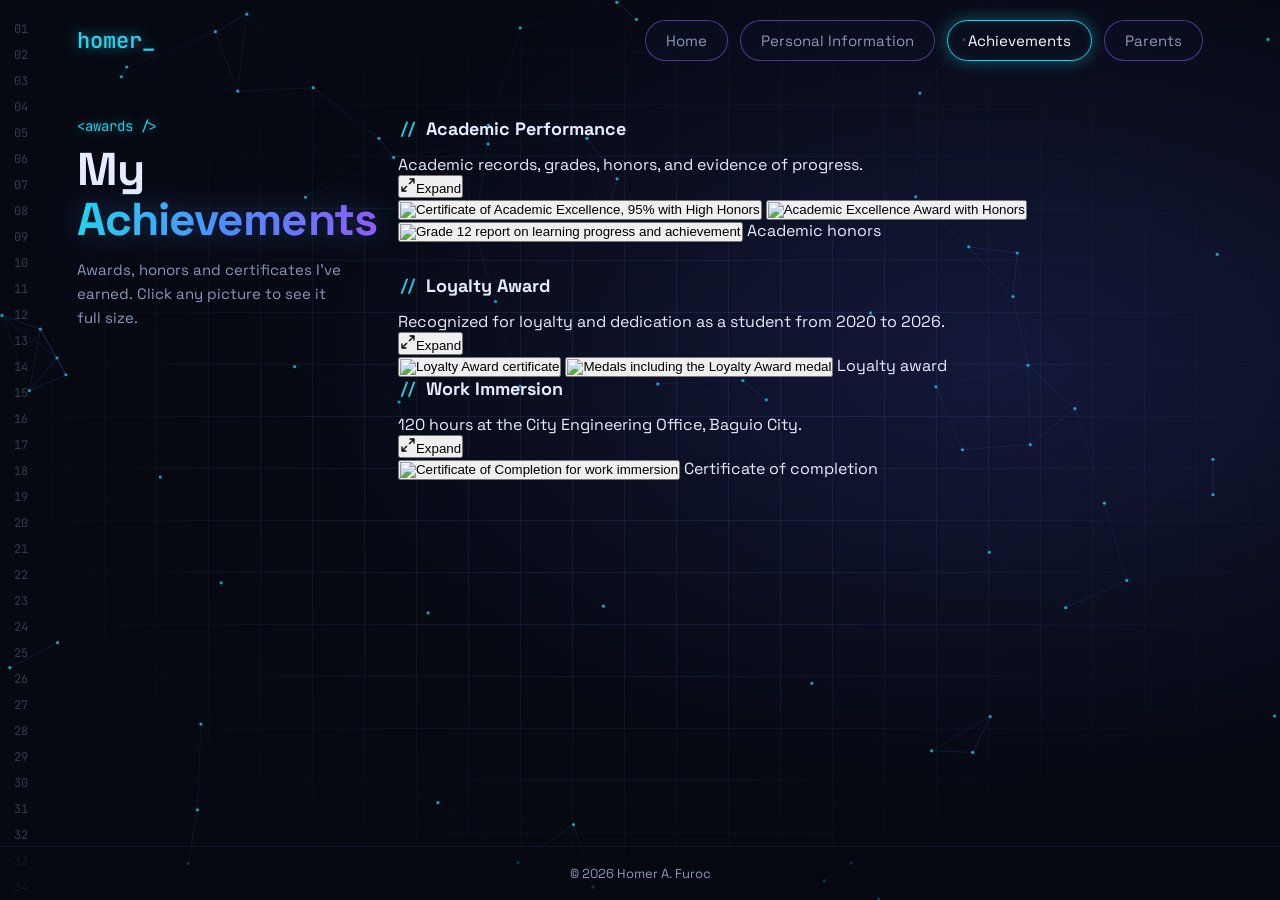
==== achievements.html @ 230667b0 "Add files via upload" ====
<!DOCTYPE html>
<html lang="en">
<head>
  <meta charset="UTF-8">
  <meta name="viewport" content="width=device-width, initial-scale=1">
  <title>Achievements | Homer A. Furoc</title>
  <link rel="preconnect" href="https://fonts.googleapis.com">
  <link rel="preconnect" href="https://fonts.gstatic.com" crossorigin>
  <link href="https://fonts.googleapis.com/css2?family=JetBrains+Mono:wght@400;600&family=Space+Grotesk:wght@400;500;700&display=swap" rel="stylesheet">
  <link rel="stylesheet" href="css/style.css">
  <link rel="stylesheet" href="css/pages.css">
  <link rel="stylesheet" href="css/achievements.css">
</head>
<body>
  <canvas id="net" aria-hidden="true"></canvas>
  <div class="grid-bg" aria-hidden="true"></div>
  <div class="scanline" aria-hidden="true"></div>
  <div class="gutter" id="gutter" aria-hidden="true"></div>

  <header class="topbar">
    <a class="logo" href="index.html" aria-label="Homer Furoc home">homer<span class="cursor">_</span></a>
    <nav aria-label="Main">
      <a class="pill" href="index.html">Home</a>
      <a class="pill" href="personal-info.html">Personal Information</a>
      <a class="pill active" href="achievements.html" aria-current="page">Achievements</a>
      <a class="pill" href="parents.html">Parents</a>
    </nav>
  </header>

  <main class="page">
    <aside class="page-head">
      <p class="code-tag">&lt;awards /&gt;</p>
      <h1>My <span class="grad">Achievements</span></h1>
      <p class="sub">Awards, honors and certificates I’ve earned. Click any picture to see it full size.</p>
    </aside>

    <div class="page-body">

      <section class="acard wide" data-gallery>
        <div class="acard-head">
          <div>
            <h2 class="h"><i>//</i> Academic Performance</h2>
            <p class="desc">Academic records, grades, honors, and evidence of progress.</p>
          </div>
          <button class="expand" type="button" data-open="0"><svg viewBox="0 0 24 24" width="16" height="16" fill="none" stroke="currentColor" stroke-width="2" stroke-linecap="round" stroke-linejoin="round" aria-hidden="true"><path d="M15 3h6v6M9 21H3v-6M21 3l-7 7M3 21l7-7"/></svg>Expand</button>
        </div>
        <div class="frame cols-3">
          <button class="shot" type="button" data-full="images/achievements/academic-excellence-cert.jpg" data-cap="Certificate of Academic Excellence: General Average of 95% (With High Honors), Second Grading Period, 2025–2026. Given November 7, 2025.">
            <img src="images/achievements/academic-excellence-cert.jpg" alt="Certificate of Academic Excellence, 95% with High Honors" loading="lazy">
          </button>
          <button class="shot" type="button" data-full="images/achievements/academic-excellence-honors.jpg" data-cap="Academic Excellence Award with Honors: outstanding academic performance, School Year 2025–2026. Given March 30, 2026.">
            <img src="images/achievements/academic-excellence-honors.jpg" alt="Academic Excellence Award with Honors" loading="lazy">
          </button>
          <button class="shot" type="button" data-full="images/achievements/grades.jpg" data-cap="Grades, Grade 12: general average of 94 (first semester) and 95 (second semester).">
            <img src="images/achievements/grades.jpg" alt="Grade 12 report on learning progress and achievement" loading="lazy">
          </button>
          <span class="cap-chip">Academic honors</span>
        </div>
      </section>

      <div class="acards">
        <section class="acard" data-gallery>
          <div class="acard-head">
            <div>
              <h2 class="h"><i>//</i> Loyalty Award</h2>
              <p class="desc">Recognized for loyalty and dedication as a student from 2020 to 2026.</p>
            </div>
            <button class="expand" type="button" data-open="0"><svg viewBox="0 0 24 24" width="16" height="16" fill="none" stroke="currentColor" stroke-width="2" stroke-linecap="round" stroke-linejoin="round" aria-hidden="true"><path d="M15 3h6v6M9 21H3v-6M21 3l-7 7M3 21l7-7"/></svg>Expand</button>
          </div>
          <div class="frame cols-2">
            <button class="shot" type="button" data-full="images/achievements/loyalty-award.jpg" data-cap="Loyalty Award from Baguio City National Science High School, for loyalty and dedication as a student from 2020 to 2026. Given March 30, 2026.">
              <img src="images/achievements/loyalty-award.jpg" alt="Loyalty Award certificate" loading="lazy">
            </button>
            <button class="shot" type="button" data-full="images/achievements/medals.jpg" data-cap="My medals, including the Loyalty Award medal.">
              <img src="images/achievements/medals.jpg" alt="Medals including the Loyalty Award medal" loading="lazy">
            </button>
            <span class="cap-chip">Loyalty award</span>
          </div>
        </section>

        <section class="acard" data-gallery>
          <div class="acard-head">
            <div>
              <h2 class="h"><i>//</i> Work Immersion</h2>
              <p class="desc">120 hours at the City Engineering Office, Baguio City.</p>
            </div>
            <button class="expand" type="button" data-open="0"><svg viewBox="0 0 24 24" width="16" height="16" fill="none" stroke="currentColor" stroke-width="2" stroke-linecap="round" stroke-linejoin="round" aria-hidden="true"><path d="M15 3h6v6M9 21H3v-6M21 3l-7 7M3 21l7-7"/></svg>Expand</button>
          </div>
          <div class="frame cols-1">
            <button class="shot" type="button" data-full="images/achievements/certificate-completion.jpg" data-cap="Certificate of Completion: 120 hours of work immersion at the City Engineering Office, Baguio City, November 24 to December 16, 2025. Given January 16, 2026.">
              <img src="images/achievements/certificate-completion.jpg" alt="Certificate of Completion for work immersion" loading="lazy">
            </button>
            <span class="cap-chip">Certificate of completion</span>
          </div>
        </section>
      </div>

    </div>
  </main>

  <footer class="foot">© 2026 Homer A. Furoc</footer>
  <script src="js/main.js"></script>
  <script src="js/gallery.js"></script>
</body>
</html>
---- css/style.css ----
:root{
  --bg:#060912;
  --bg-2:#0b1020;
  --line:rgba(120,160,255,.10);
  --text:#e6ecff;
  --muted:#8b97b8;
  --cyan:#22d3ee;
  --blue:#4f8cff;
  --violet:#8b5cf6;
  --font:"Space Grotesk",system-ui,sans-serif;
  --mono:"JetBrains Mono",ui-monospace,Consolas,monospace;
}
*{box-sizing:border-box;margin:0;padding:0}
html,body{height:100%}
body{
  background:radial-gradient(1200px 700px at 78% 40%,#14183a 0%,var(--bg) 60%);
  color:var(--text);
  font-family:var(--font);
  overflow-x:hidden;
  min-height:100vh;
  display:flex;flex-direction:column;
}
a{color:inherit;text-decoration:none}
:focus-visible{outline:2px solid var(--cyan);outline-offset:3px}

/* background layers */
#net{position:fixed;inset:0;width:100%;height:100%;z-index:0}
.grid-bg{
  position:fixed;inset:0;z-index:0;pointer-events:none;
  background-image:
    linear-gradient(var(--line) 1px,transparent 1px),
    linear-gradient(90deg,var(--line) 1px,transparent 1px);
  background-size:52px 52px;
  mask-image:radial-gradient(ellipse at center,#000 30%,transparent 80%);
  -webkit-mask-image:radial-gradient(ellipse at center,#000 30%,transparent 80%);
}
.scanline{
  position:fixed;left:0;right:0;top:-12%;height:12%;z-index:1;pointer-events:none;
  background:linear-gradient(to bottom,transparent,rgba(34,211,238,.06),transparent);
  animation:scan 7s linear infinite;
}
@keyframes scan{to{transform:translateY(900%)}}

.gutter{
  position:fixed;left:14px;top:0;bottom:0;z-index:1;pointer-events:none;
  font:12px/26px var(--mono);color:rgba(139,151,184,.35);
  overflow:hidden;padding-top:16px;
}
.gutter span{display:block}

/* top bar */
.topbar{
  position:relative;z-index:5;
  display:flex;align-items:center;justify-content:space-between;gap:24px;flex-wrap:wrap;
  padding:20px clamp(20px,6vw,90px) 20px clamp(48px,6vw,90px);
}
.logo{font:600 22px var(--mono);color:var(--cyan);text-shadow:0 0 14px rgba(34,211,238,.6)}
.cursor{animation:blink 1s steps(2) infinite}
@keyframes blink{50%{opacity:0}}
nav{display:flex;gap:12px;flex-wrap:wrap}
.pill{
  padding:10px 20px;border-radius:999px;
  border:1.5px solid rgba(139,92,246,.55);
  background:rgba(12,16,34,.6);
  color:var(--muted);font-size:15px;
  transition:color .2s,box-shadow .2s,border-color .2s,transform .2s;
}
.pill:hover{
  color:#fff;border-color:var(--cyan);transform:translateY(-2px);
  box-shadow:0 0 18px rgba(34,211,238,.45),inset 0 0 12px rgba(34,211,238,.15);
}
.pill.active{
  color:#fff;border-color:var(--cyan);
  box-shadow:0 0 16px rgba(34,211,238,.4),inset 0 0 10px rgba(34,211,238,.12);
}

/* hero */
.hero{
  position:relative;z-index:3;flex:1;
  display:grid;grid-template-columns:1fr 1.1fr;align-items:center;gap:32px;
  padding:10px clamp(20px,6vw,90px) 30px clamp(48px,6vw,90px);
  max-width:1400px;width:100%;margin:0 auto;
}
.tag{
  display:inline-flex;align-items:center;gap:10px;
  padding:7px 16px;border-radius:999px;
  border:1px solid rgba(139,92,246,.5);background:rgba(12,16,34,.7);
  font:13px var(--mono);color:#a99bff;margin-bottom:18px;
}
.dot{width:8px;height:8px;border-radius:50%;background:var(--cyan);box-shadow:0 0 10px var(--cyan);animation:pulse 1.8s ease-in-out infinite}
@keyframes pulse{50%{transform:scale(1.5);opacity:.6}}
.hello{font-size:clamp(22px,3vw,32px);color:var(--blue);font-weight:500}
.name{
  position:relative;
  font-size:clamp(40px,7.2vw,92px);line-height:1.04;font-weight:700;letter-spacing:-.02em;
  background:linear-gradient(90deg,var(--cyan),var(--blue) 45%,var(--violet));
  -webkit-background-clip:text;background-clip:text;color:transparent;
  filter:drop-shadow(0 0 22px rgba(79,140,255,.35));
  margin:2px 0 14px;
}
/* brief glitch on hover */
.name::before,.name::after{
  content:attr(data-text);position:absolute;inset:0;opacity:0;
  -webkit-background-clip:text;background-clip:text;color:transparent;
}
.name::before{background-image:linear-gradient(90deg,#ff2bd6,#ff2bd6)}
.name::after{background-image:linear-gradient(90deg,var(--cyan),var(--cyan))}
.name:hover::before{opacity:.8;animation:glitch1 .35s steps(2) 2}
.name:hover::after{opacity:.8;animation:glitch2 .35s steps(2) 2}
@keyframes glitch1{0%{transform:translate(-3px,1px);clip-path:inset(10% 0 55% 0)}50%{transform:translate(3px,-1px);clip-path:inset(60% 0 8% 0)}100%{transform:translate(0);clip-path:inset(0)}}
@keyframes glitch2{0%{transform:translate(3px,-1px);clip-path:inset(50% 0 12% 0)}50%{transform:translate(-3px,1px);clip-path:inset(8% 0 62% 0)}100%{transform:translate(0);clip-path:inset(0)}}

.role{font-size:clamp(17px,2.1vw,24px);color:#b9a8ff;font-weight:500;min-height:1.5em;max-width:34em}
.caret{color:var(--cyan);animation:blink .9s steps(2) infinite;margin-left:2px}

.actions{display:flex;gap:14px;flex-wrap:wrap;margin-top:30px}
.btn{
  display:inline-flex;align-items:center;gap:10px;
  padding:15px 26px;border-radius:14px;font-weight:600;font-size:16px;
  transition:transform .2s,box-shadow .2s,background .2s;
}
.btn.primary{background:linear-gradient(135deg,var(--blue),var(--violet));color:#fff;box-shadow:0 0 22px rgba(139,92,246,.45)}
.btn.primary:hover{transform:translateY(-3px);box-shadow:0 0 34px rgba(79,140,255,.8)}
.btn.ghost{border:1.5px solid rgba(139,92,246,.55);background:rgba(12,16,34,.6);color:var(--text)}
.btn.ghost:hover{transform:translateY(-3px);border-color:var(--cyan);box-shadow:0 0 26px rgba(34,211,238,.5)}

/* photo */
.hero-photo{position:relative;display:grid;place-items:center;aspect-ratio:1/1;max-width:760px;width:100%;margin-inline:auto}
.photo{
  position:relative;z-index:2;width:90%;aspect-ratio:1/1;border-radius:50%;overflow:hidden;
  border:3px solid rgba(34,211,238,.55);
  box-shadow:0 0 50px rgba(79,140,255,.45),0 0 120px rgba(139,92,246,.35);
}
.photo img{width:100%;height:100%;object-fit:cover;object-position:50% 40%;display:block}
.photo::after{ /* tint + subtle scan texture */
  content:"";position:absolute;inset:0;
  background:repeating-linear-gradient(0deg,rgba(0,0,0,.12) 0 1px,transparent 1px 3px),
             linear-gradient(160deg,rgba(34,211,238,.10),transparent 45%,rgba(139,92,246,.18));
  mix-blend-mode:screen;pointer-events:none;
}
.ring{
  position:absolute;width:98%;aspect-ratio:1/1;border-radius:50%;z-index:1;
  background:conic-gradient(from 0deg,transparent 0 55%,var(--cyan) 75%,var(--violet) 90%,transparent);
  -webkit-mask:radial-gradient(farthest-side,transparent calc(100% - 4px),#000 calc(100% - 3px));
          mask:radial-gradient(farthest-side,transparent calc(100% - 4px),#000 calc(100% - 3px));
  filter:drop-shadow(0 0 10px var(--cyan));
  animation:spin 6s linear infinite;
}
.ring-2{width:108%;animation-duration:11s;animation-direction:reverse;opacity:.55;filter:drop-shadow(0 0 10px var(--violet))}
@keyframes spin{to{transform:rotate(360deg)}}

.chip{
  position:absolute;z-index:3;padding:8px 12px;border-radius:10px;
  font:600 14px var(--mono);color:var(--cyan);
  background:rgba(8,12,26,.85);border:1px solid rgba(34,211,238,.4);
  box-shadow:0 0 16px rgba(34,211,238,.3);
  animation:float 5s ease-in-out infinite;
}
.c1{top:8%;right:4%}
.c2{bottom:14%;left:0;animation-delay:-1.6s;color:#b9a8ff;border-color:rgba(139,92,246,.5);box-shadow:0 0 16px rgba(139,92,246,.35)}
.c3{bottom:6%;right:8%;animation-delay:-3s}
@keyframes float{50%{transform:translateY(-10px)}}

.foot{position:relative;z-index:3;text-align:center;padding:18px;font-size:13px;color:var(--muted);border-top:1px solid var(--line);background:rgba(6,9,18,.7)}

/* responsive */
@media (max-width:900px){
  .hero{grid-template-columns:1fr;text-align:center;padding-top:0}
  .hero-text{display:flex;flex-direction:column;align-items:center;order:2}
  .hero-photo{order:1;max-width:420px}
  .actions{justify-content:center}
  .topbar{justify-content:center}
  .gutter{display:none}
}
@media (max-width:520px){
  .pill{padding:8px 14px;font-size:13px}
}
@media (prefers-reduced-motion:reduce){
  *,*::before,*::after{animation:none!important;transition:none!important}
}
---- css/pages.css ----
/* Shared styles for inner pages */
.page{
  position:relative;z-index:3;flex:1;width:100%;max-width:1320px;margin:0 auto;
  display:grid;grid-template-columns:270px 1fr;gap:clamp(28px,4vw,56px);
  padding:36px clamp(20px,5vw,70px) 56px clamp(48px,6vw,80px);
}
.page-head{align-self:start;position:sticky;top:32px}
.code-tag{font:14px var(--mono);color:var(--cyan);margin-bottom:10px;text-shadow:0 0 12px rgba(34,211,238,.5)}
.page-head h1{font-size:clamp(34px,4vw,46px);line-height:1.08;font-weight:700;letter-spacing:-.02em}
.grad{
  background:linear-gradient(90deg,var(--cyan),var(--blue) 50%,var(--violet));
  -webkit-background-clip:text;background-clip:text;color:transparent;
  filter:drop-shadow(0 0 16px rgba(79,140,255,.35));
}
.sub{color:var(--muted);font-size:15px;line-height:1.6;margin-top:14px}

.page-body{display:flex;flex-direction:column;gap:32px;min-width:0}
.h{font-size:18px;font-weight:700;margin-bottom:14px;display:flex;gap:8px;align-items:baseline}
.h i{font:600 16px var(--mono);font-style:normal;color:var(--cyan)}
.hl{color:#b9a8ff;font-weight:700}

.intro{padding-bottom:28px;border-bottom:1px solid var(--line)}
.intro p{color:#c3cbe6;line-height:1.75;font-size:17px}
.intro p + p{margin-top:12px}

/* profile: four separate tiles in one row */
.tiles{display:grid;grid-template-columns:repeat(4,1fr);gap:16px}
.tile{
  display:flex;flex-direction:column;gap:10px;padding:18px 18px 20px;border-radius:16px;
  background:rgba(10,14,30,.85);border:1px solid rgba(139,92,246,.35);
  border-top:3px solid var(--cyan);box-shadow:0 0 22px rgba(79,140,255,.15);
  transition:transform .2s,box-shadow .2s,border-color .2s;
}
.tile:nth-child(even){border-top-color:var(--violet)}
.tile:hover{transform:translateY(-4px);box-shadow:0 0 28px rgba(34,211,238,.3);border-color:var(--cyan)}
.tile span{font:12px var(--mono);color:#a99bff;letter-spacing:.04em}
.tile b{font-weight:600;font-size:17px;line-height:1.35}

/* lists: each inside its own box */
.lists{display:grid;grid-template-columns:repeat(3,1fr);gap:18px}
.box{
  padding:20px;border-radius:18px;
  background:rgba(10,14,30,.7);border:1px solid rgba(79,140,255,.25);
}
.box ul{list-style:none;display:flex;flex-direction:column;gap:10px}
.box li{
  position:relative;padding:12px 14px 12px 36px;border-radius:12px;font-size:15px;line-height:1.4;
  border:1px solid rgba(139,92,246,.3);background:rgba(16,22,46,.8);
  transition:border-color .2s,box-shadow .2s,transform .2s;
}
.box li::before{
  content:"";position:absolute;left:15px;top:50%;width:7px;height:7px;margin-top:-3.5px;border-radius:50%;
  background:var(--cyan);box-shadow:0 0 8px var(--cyan);
}
.box li:hover{border-color:var(--cyan);box-shadow:0 0 16px rgba(34,211,238,.3);transform:translateX(3px)}

@media (max-width:1100px){.tiles{grid-template-columns:1fr 1fr}}
@media (max-width:980px){
  .page{grid-template-columns:1fr;padding-top:20px}
  .page-head{position:static}
  .lists{grid-template-columns:1fr 1fr}
}
@media (max-width:640px){
  .lists,.tiles{grid-template-columns:1fr}
}
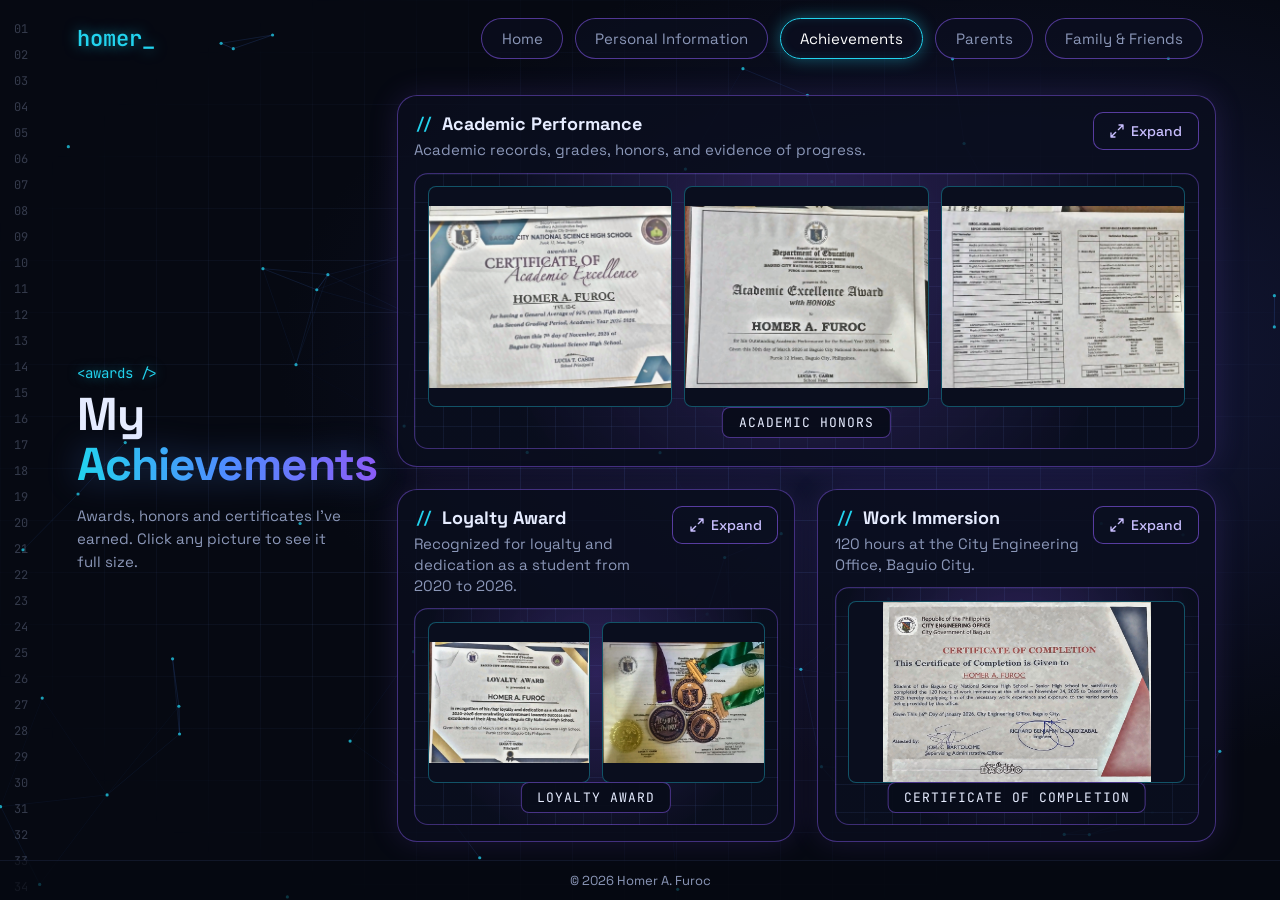
==== commit 8f8ec864: "Add files via upload" ====
--- a/achievements.html
+++ b/achievements.html
@@ -24,6 +24,7 @@
       <a class="pill" href="personal-info.html">Personal Information</a>
       <a class="pill active" href="achievements.html" aria-current="page">Achievements</a>
       <a class="pill" href="parents.html">Parents</a>
+      <a class="pill" href="family-friends.html">Family &amp; Friends</a>
     </nav>
   </header>
 
--- a/css/style.css
+++ b/css/style.css
@@ -178,3 +178,76 @@
 @media (prefers-reduced-motion:reduce){
   *,*::before,*::after{animation:none!important;transition:none!important}
 }
+
+/* ===== fit-to-screen layer: no page scrolling, everything scales to the device ===== */
+html,body{height:100%;overflow:hidden}
+body{height:100vh;height:100dvh;min-height:0}
+.topbar{flex:none;padding-top:clamp(8px,2vh,20px);padding-bottom:clamp(8px,2vh,20px);gap:12px}
+.logo{font-size:clamp(16px,3vh,22px)}
+nav{gap:clamp(6px,1.4vw,12px)}
+.pill{padding:clamp(6px,1.4vh,10px) clamp(10px,1.5vw,20px);font-size:clamp(11px,min(1.6vw,2.4vh),15px);white-space:nowrap}
+.foot{flex:none;padding:clamp(5px,1.2vh,16px) 12px;font-size:clamp(10px,1.7vh,13px)}
+
+.hero{min-height:0;padding-top:0;padding-bottom:0;grid-template-rows:minmax(0,1fr);gap:clamp(12px,3vw,32px)}
+.hero-text{min-width:0}
+.hero-photo{width:min(48vw,72dvh);max-width:none;justify-self:center}
+.tag{margin-bottom:clamp(8px,2vh,18px);font-size:clamp(11px,1.8vh,13px);padding:clamp(4px,.9vh,7px) 14px}
+.hello{font-size:clamp(16px,min(3vw,4.2vh),32px)}
+.name{font-size:clamp(26px,min(7vw,11vh),92px);margin:2px 0 clamp(6px,1.6vh,14px)}
+.role{font-size:clamp(13px,min(2vw,3vh),24px)}
+.actions{margin-top:clamp(12px,3vh,30px);gap:clamp(8px,1.4vw,14px)}
+.btn{padding:clamp(9px,1.9vh,15px) clamp(14px,2vw,26px);font-size:clamp(13px,min(1.7vw,2.4vh),16px)}
+.chip{font-size:clamp(10px,1.8vh,14px);padding:clamp(4px,1vh,8px) clamp(6px,1vw,12px)}
+
+@media (max-width:900px){
+  .topbar{justify-content:center;padding-inline:12px}
+  .logo{display:none}
+  .pill{font-size:clamp(10px,3vw,13px);padding:clamp(5px,1.1vh,8px) clamp(8px,2.4vw,14px)}
+  .hero{grid-template-columns:1fr;grid-template-rows:auto auto;align-content:center;justify-items:center;
+        text-align:center;gap:clamp(8px,2dvh,20px);padding-inline:16px}
+  .hero-photo{width:min(64vw,34dvh);order:1}
+  .hero-text{order:2;display:flex;flex-direction:column;align-items:center}
+  .name{font-size:clamp(24px,min(9.5vw,6.5dvh),60px)}
+  .hello{font-size:clamp(15px,min(4.2vw,3.2dvh),24px)}
+  .role{font-size:clamp(12px,min(3.6vw,2.6dvh),18px)}
+  .actions{margin-top:clamp(8px,2dvh,20px)}
+  .btn{font-size:clamp(12px,3.4vw,15px);padding:clamp(8px,1.5dvh,12px) clamp(12px,3.5vw,20px)}
+}
+/* phones held sideways: put text and photo side by side again */
+@media (max-height:520px) and (orientation:landscape){
+  .hero{grid-template-columns:1.1fr .9fr;grid-template-rows:minmax(0,1fr);align-content:stretch;align-items:center;
+        justify-items:stretch;text-align:left;padding-inline:clamp(16px,4vw,48px)}
+  .hero-text{order:0;align-items:flex-start}
+  .hero-photo{order:0;width:min(40vw,64dvh);justify-self:center}
+  .name{font-size:clamp(22px,min(5.5vw,11dvh),60px)}
+  .hello,.role{font-size:clamp(12px,3.2dvh,18px)}
+  .tag{display:none}
+  .logo{display:none}
+}
+
+/* ===== Homepage: full-body portrait (tall frame instead of a circle) ===== */
+@property --a{syntax:'<angle>';inherits:false;initial-value:0deg}
+@keyframes ringspin{to{--a:360deg}}
+.hero-photo{
+  --ph:min(74dvh,52vw);
+  aspect-ratio:auto;max-width:none;justify-self:center;
+  height:var(--ph);width:calc(var(--ph) * 5 / 7);
+}
+.photo{width:88%;height:auto;aspect-ratio:1060/1484;border-radius:28px}
+.photo img{object-position:50% 30%}
+.ring{
+  inset:3%;width:auto;aspect-ratio:auto;border-radius:36px;padding:3px;
+  background:conic-gradient(from var(--a),transparent 0 55%,var(--cyan) 75%,var(--violet) 90%,transparent);
+  -webkit-mask:linear-gradient(#000 0 0) content-box,linear-gradient(#000 0 0);
+  -webkit-mask-composite:xor;
+          mask:linear-gradient(#000 0 0) content-box,linear-gradient(#000 0 0);
+          mask-composite:exclude;
+  animation:ringspin 6s linear infinite;
+}
+.ring-2{inset:0;width:auto;border-radius:42px;animation-duration:11s;animation-direction:reverse}
+@media (max-width:900px){
+  .hero-photo{--ph:min(40dvh,84vw);width:calc(var(--ph) * 5 / 7);height:var(--ph)}
+}
+@media (max-height:520px) and (orientation:landscape){
+  .hero-photo{--ph:70dvh;width:calc(var(--ph) * 5 / 7);height:var(--ph)}
+}
--- a/css/pages.css
+++ b/css/pages.css
@@ -1,65 +1,68 @@
-/* Shared styles for inner pages */
+/* Shared styles for inner pages. Everything is sized with vh/vw so the page fits the screen without scrolling. */
 .page{
-  position:relative;z-index:3;flex:1;width:100%;max-width:1320px;margin:0 auto;
-  display:grid;grid-template-columns:270px 1fr;gap:clamp(28px,4vw,56px);
-  padding:36px clamp(20px,5vw,70px) 56px clamp(48px,6vw,80px);
+  position:relative;z-index:3;flex:1;min-height:0;width:100%;max-width:1320px;margin:0 auto;
+  display:grid;grid-template-columns:clamp(190px,21vw,270px) minmax(0,1fr);grid-template-rows:minmax(0,1fr);
+  align-items:center;gap:clamp(16px,4vw,56px);
+  padding:clamp(6px,2vh,30px) clamp(20px,5vw,70px) clamp(6px,2vh,30px) clamp(48px,6vw,80px);
 }
-.page-head{align-self:start;position:sticky;top:32px}
-.code-tag{font:14px var(--mono);color:var(--cyan);margin-bottom:10px;text-shadow:0 0 12px rgba(34,211,238,.5)}
-.page-head h1{font-size:clamp(34px,4vw,46px);line-height:1.08;font-weight:700;letter-spacing:-.02em}
+.page-head{align-self:center}
+.code-tag{font:clamp(11px,1.9vh,14px) var(--mono);color:var(--cyan);margin-bottom:8px;text-shadow:0 0 12px rgba(34,211,238,.5)}
+.page-head h1{font-size:clamp(24px,min(3.8vw,6.6vh),46px);line-height:1.08;font-weight:700;letter-spacing:-.02em}
 .grad{
   background:linear-gradient(90deg,var(--cyan),var(--blue) 50%,var(--violet));
   -webkit-background-clip:text;background-clip:text;color:transparent;
   filter:drop-shadow(0 0 16px rgba(79,140,255,.35));
 }
-.sub{color:var(--muted);font-size:15px;line-height:1.6;margin-top:14px}
+.sub{color:var(--muted);font-size:clamp(12px,1.9vh,15px);line-height:1.55;margin-top:clamp(6px,1.6vh,14px)}
 
-.page-body{display:flex;flex-direction:column;gap:32px;min-width:0}
-.h{font-size:18px;font-weight:700;margin-bottom:14px;display:flex;gap:8px;align-items:baseline}
-.h i{font:600 16px var(--mono);font-style:normal;color:var(--cyan)}
+.page-body{display:flex;flex-direction:column;gap:clamp(8px,2.4vh,30px);min-width:0;min-height:0}
+.h{font-size:clamp(13px,2.2vh,18px);font-weight:700;margin-bottom:clamp(6px,1.4vh,14px);display:flex;gap:8px;align-items:baseline}
+.h i{font:600 clamp(12px,2vh,16px) var(--mono);font-style:normal;color:var(--cyan)}
 .hl{color:#b9a8ff;font-weight:700}
 
-.intro{padding-bottom:28px;border-bottom:1px solid var(--line)}
-.intro p{color:#c3cbe6;line-height:1.75;font-size:17px}
-.intro p + p{margin-top:12px}
+.intro{padding-bottom:clamp(8px,2vh,26px);border-bottom:1px solid var(--line)}
+.intro p{color:#c3cbe6;line-height:1.6;font-size:clamp(12px,2.1vh,17px)}
+.intro p + p{margin-top:clamp(5px,1vh,12px)}
 
 /* profile: four separate tiles in one row */
-.tiles{display:grid;grid-template-columns:repeat(4,1fr);gap:16px}
+.tiles{display:grid;grid-template-columns:repeat(4,1fr);gap:clamp(8px,1.4vw,16px)}
 .tile{
-  display:flex;flex-direction:column;gap:10px;padding:18px 18px 20px;border-radius:16px;
+  display:flex;flex-direction:column;gap:clamp(4px,1vh,10px);padding:clamp(8px,1.8vh,18px);border-radius:14px;
   background:rgba(10,14,30,.85);border:1px solid rgba(139,92,246,.35);
   border-top:3px solid var(--cyan);box-shadow:0 0 22px rgba(79,140,255,.15);
   transition:transform .2s,box-shadow .2s,border-color .2s;
 }
 .tile:nth-child(even){border-top-color:var(--violet)}
 .tile:hover{transform:translateY(-4px);box-shadow:0 0 28px rgba(34,211,238,.3);border-color:var(--cyan)}
-.tile span{font:12px var(--mono);color:#a99bff;letter-spacing:.04em}
-.tile b{font-weight:600;font-size:17px;line-height:1.35}
+.tile span{font:clamp(10px,1.6vh,12px) var(--mono);color:#a99bff;letter-spacing:.04em}
+.tile b{font-weight:600;font-size:clamp(12px,2.1vh,17px);line-height:1.3}
 
 /* lists: each inside its own box */
-.lists{display:grid;grid-template-columns:repeat(3,1fr);gap:18px}
-.box{
-  padding:20px;border-radius:18px;
-  background:rgba(10,14,30,.7);border:1px solid rgba(79,140,255,.25);
-}
-.box ul{list-style:none;display:flex;flex-direction:column;gap:10px}
+.lists{display:grid;grid-template-columns:repeat(3,1fr);gap:clamp(8px,1.4vw,18px)}
+.box{padding:clamp(8px,1.8vh,20px);border-radius:16px;background:rgba(10,14,30,.7);border:1px solid rgba(79,140,255,.25)}
+.box ul{list-style:none;display:flex;flex-direction:column;gap:clamp(4px,1vh,10px)}
 .box li{
-  position:relative;padding:12px 14px 12px 36px;border-radius:12px;font-size:15px;line-height:1.4;
+  position:relative;padding:clamp(5px,1.2vh,12px) 10px clamp(5px,1.2vh,12px) clamp(22px,2.6vw,36px);
+  border-radius:10px;font-size:clamp(11px,1.9vh,15px);line-height:1.3;
   border:1px solid rgba(139,92,246,.3);background:rgba(16,22,46,.8);
   transition:border-color .2s,box-shadow .2s,transform .2s;
 }
 .box li::before{
-  content:"";position:absolute;left:15px;top:50%;width:7px;height:7px;margin-top:-3.5px;border-radius:50%;
+  content:"";position:absolute;left:clamp(8px,1.2vw,15px);top:50%;width:6px;height:6px;margin-top:-3px;border-radius:50%;
   background:var(--cyan);box-shadow:0 0 8px var(--cyan);
 }
 .box li:hover{border-color:var(--cyan);box-shadow:0 0 16px rgba(34,211,238,.3);transform:translateX(3px)}
 
-@media (max-width:1100px){.tiles{grid-template-columns:1fr 1fr}}
-@media (max-width:980px){
-  .page{grid-template-columns:1fr;padding-top:20px}
-  .page-head{position:static}
-  .lists{grid-template-columns:1fr 1fr}
+@media (max-width:900px){
+  .page{grid-template-columns:minmax(0,1fr);grid-template-rows:auto minmax(0,1fr);align-items:start;align-content:center;
+        gap:clamp(6px,1.6dvh,14px);padding-inline:16px}
+  .page-head{align-self:start}
+  .sub{display:none}
+  .page-head h1{font-size:clamp(22px,min(7.5vw,4.6dvh),36px)}
+  .tiles{grid-template-columns:1fr 1fr}
 }
 @media (max-width:640px){
-  .lists,.tiles{grid-template-columns:1fr}
+  .box li{font-size:clamp(10px,2.9vw,12px);padding-left:18px;padding-right:6px}
+  .box li::before{left:7px;width:5px;height:5px;margin-top:-2.5px}
+  .box{padding:8px}
 }
--- a/css/achievements.css
+++ b/css/achievements.css
@@ -0,0 +1,82 @@
+/* Achievements: cards share the screen height, pictures shrink to fit */
+.page{align-items:stretch}
+.page-head{align-self:center}
+.page-body{display:grid;grid-template-rows:minmax(0,1.05fr) minmax(0,1fr);gap:clamp(8px,1.8vw,22px);height:100%;min-height:0}
+.acards{display:grid;grid-template-columns:1fr 1fr;gap:clamp(8px,1.8vw,22px);min-height:0}
+.acard{
+  display:flex;flex-direction:column;min-height:0;min-width:0;
+  padding:clamp(8px,1.8vh,22px);border-radius:20px;
+  background:rgba(10,14,30,.8);border:1.5px solid rgba(139,92,246,.45);
+  box-shadow:0 0 30px rgba(139,92,246,.15);
+}
+.acard-head{flex:none;display:flex;justify-content:space-between;align-items:flex-start;gap:12px;margin-bottom:clamp(6px,1.4vh,16px)}
+.acard-head .h{margin-bottom:4px}
+.desc{color:var(--muted);font-size:clamp(11px,1.8vh,15px);line-height:1.4}
+.expand{
+  flex:none;display:inline-flex;align-items:center;gap:6px;cursor:pointer;
+  font:500 clamp(11px,1.8vh,14px) var(--font);color:#c9bfff;padding:clamp(5px,1.1vh,9px) clamp(9px,1.2vw,16px);border-radius:10px;
+  background:rgba(12,16,34,.7);border:1.5px solid rgba(139,92,246,.6);
+  transition:color .2s,border-color .2s,box-shadow .2s;
+}
+.expand:hover{color:#fff;border-color:var(--cyan);box-shadow:0 0 16px rgba(34,211,238,.4)}
+
+.frame{
+  position:relative;flex:1;min-height:0;display:grid;grid-template-rows:minmax(0,1fr);
+  gap:clamp(6px,1vw,12px);padding:clamp(6px,1.4vh,16px) clamp(6px,1.4vh,16px) clamp(26px,4.6vh,48px);border-radius:14px;
+  border:1px solid rgba(139,92,246,.4);
+  background:
+    linear-gradient(rgba(120,160,255,.08) 1px,transparent 1px) 0 0/28px 28px,
+    linear-gradient(90deg,rgba(120,160,255,.08) 1px,transparent 1px) 0 0/28px 28px,
+    radial-gradient(circle at 50% 30%,rgba(139,92,246,.28),rgba(10,14,30,.9) 75%);
+}
+.cols-3{grid-template-columns:repeat(3,minmax(0,1fr))}
+.cols-2{grid-template-columns:repeat(2,minmax(0,1fr))}
+.cols-1{grid-template-columns:minmax(0,1fr)}
+.shot{
+  padding:0;cursor:zoom-in;overflow:hidden;border-radius:8px;display:block;height:100%;min-height:0;
+  border:1px solid rgba(34,211,238,.35);background:#0a0e1e;
+  transition:transform .2s,box-shadow .2s,border-color .2s;
+}
+.shot img{width:100%;height:100%;object-fit:contain;display:block}
+.shot:hover{transform:translateY(-3px);border-color:var(--cyan);box-shadow:0 0 22px rgba(34,211,238,.45)}
+.cap-chip{
+  position:absolute;left:50%;bottom:clamp(5px,1.2vh,12px);transform:translateX(-50%);white-space:nowrap;
+  font:clamp(9px,1.6vh,13px) var(--mono);letter-spacing:.08em;text-transform:uppercase;color:#e6ecff;
+  padding:clamp(3px,.8vh,6px) clamp(8px,1.2vw,16px);border-radius:8px;background:rgba(8,12,26,.92);border:1px solid rgba(139,92,246,.5);
+}
+
+/* lightbox */
+html.lb-open{overflow:hidden}
+.lb{
+  position:fixed;inset:0;z-index:100;display:grid;place-items:center;padding:56px 70px;
+  background:rgba(4,6,14,.93);backdrop-filter:blur(6px);
+}
+.lb[hidden]{display:none}
+.lb figure{max-width:100%;display:flex;flex-direction:column;align-items:center;gap:14px}
+.lb img{max-width:100%;max-height:78vh;border-radius:10px;border:1px solid rgba(34,211,238,.5);box-shadow:0 0 50px rgba(79,140,255,.4)}
+.lb figcaption{max-width:70ch;text-align:center;color:#c3cbe6;font-size:15px;line-height:1.55}
+.lb-close,.lb-nav{
+  position:absolute;cursor:pointer;color:#fff;font-size:28px;line-height:1;
+  width:46px;height:46px;border-radius:50%;background:rgba(12,16,34,.85);border:1.5px solid rgba(139,92,246,.6);
+  transition:border-color .2s,box-shadow .2s;
+}
+.lb-close:hover,.lb-nav:hover{border-color:var(--cyan);box-shadow:0 0 16px rgba(34,211,238,.45)}
+.lb-close{top:18px;right:18px}
+.lb-nav{top:50%;margin-top:-23px}
+.lb-prev{left:14px}.lb-next{right:14px}
+.lb-count{position:absolute;top:28px;left:50%;transform:translateX(-50%);font:13px var(--mono);color:var(--muted)}
+
+/* phones and narrow windows: three cards stacked, each sharing the height */
+@media (max-width:900px){
+  .page{align-items:stretch;grid-template-rows:auto minmax(0,1fr)}
+  .page-body{grid-template-rows:repeat(3,minmax(0,1fr))}
+  .acards{display:contents}
+  .desc{display:none}
+  .acard-head{margin-bottom:6px}
+  .acard{padding:8px 10px;border-radius:14px}
+  .lb{padding:64px 12px}
+  .lb img{max-height:70vh}
+  .lb figcaption{font-size:13px}
+  .lb-nav{width:38px;height:38px;font-size:22px;margin-top:-19px}
+  .lb-prev{left:4px}.lb-next{right:4px}
+}
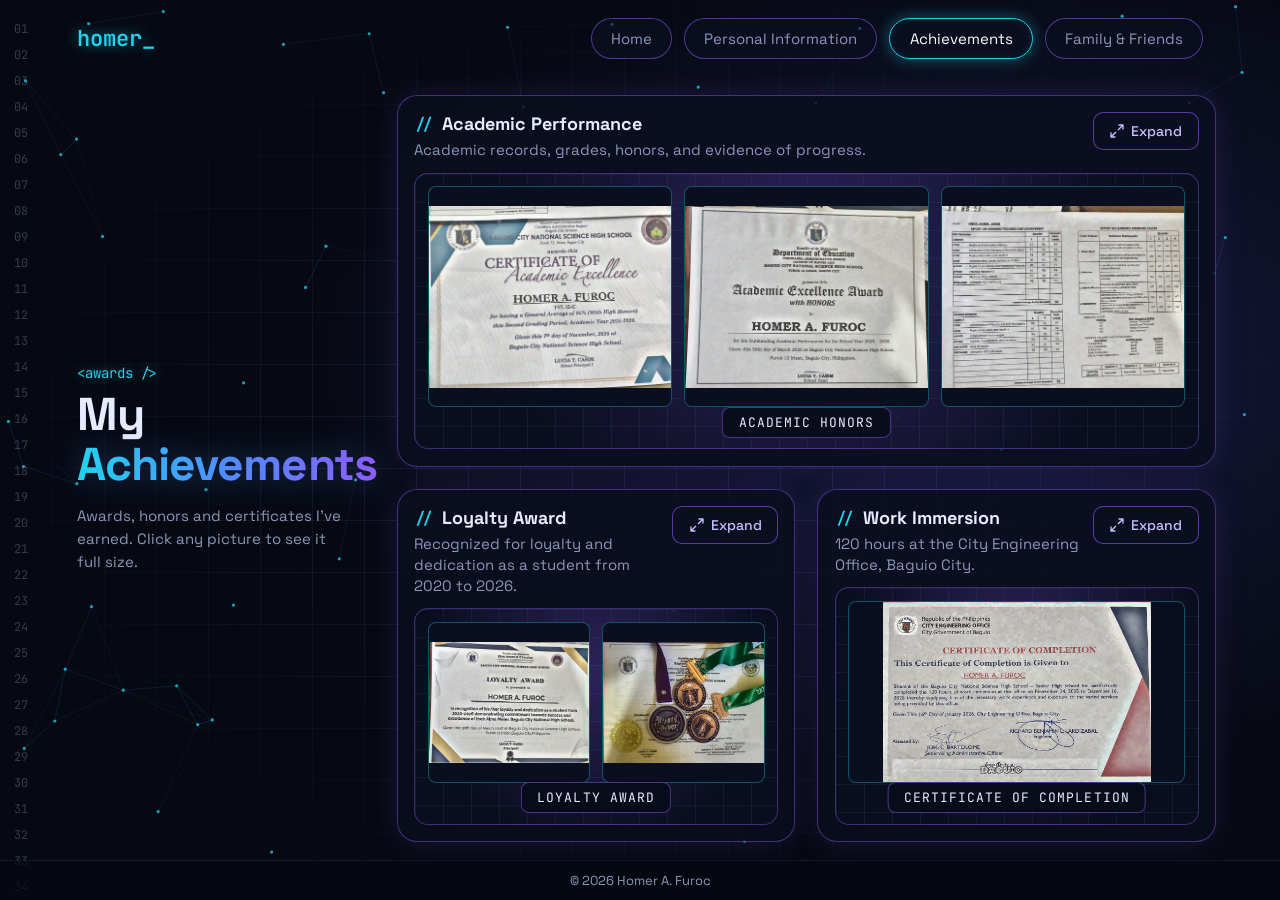
==== commit 73624334: "Add files via upload" ====
--- a/achievements.html
+++ b/achievements.html
@@ -23,7 +23,6 @@
       <a class="pill" href="index.html">Home</a>
       <a class="pill" href="personal-info.html">Personal Information</a>
       <a class="pill active" href="achievements.html" aria-current="page">Achievements</a>
-      <a class="pill" href="parents.html">Parents</a>
       <a class="pill" href="family-friends.html">Family &amp; Friends</a>
     </nav>
   </header>
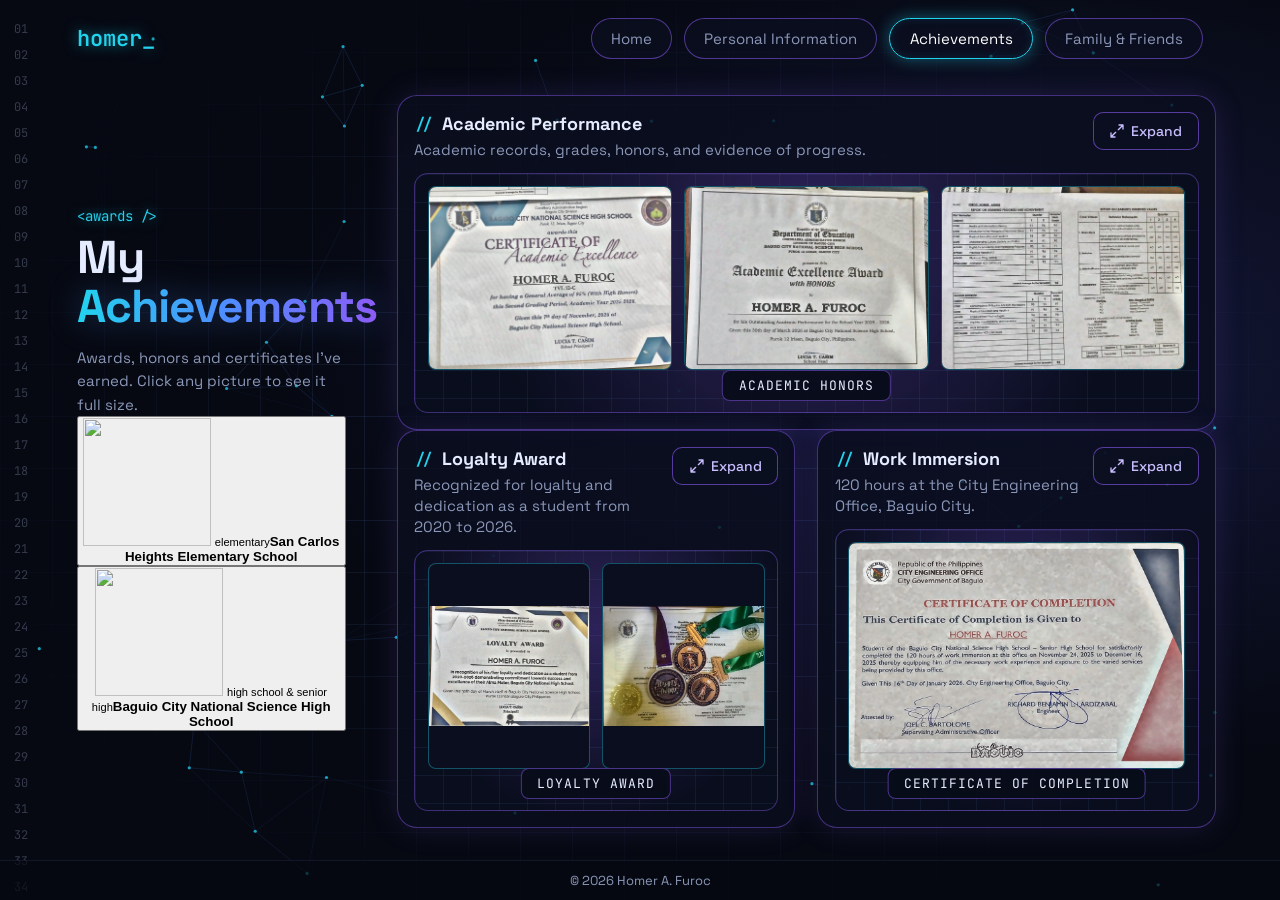
==== commit ec12137f: "Rename achievements (3).html to achievements.html" ====
--- a/achievements.html
+++ b/achievements.html
@@ -32,65 +32,95 @@
       <p class="code-tag">&lt;awards /&gt;</p>
       <h1>My <span class="grad">Achievements</span></h1>
       <p class="sub">Awards, honors and certificates I’ve earned. Click any picture to see it full size.</p>
+      <div class="schools" role="tablist" aria-label="Choose a school" aria-orientation="vertical">
+        <button class="school" type="button" role="tab" id="tab-elementary" aria-selected="false" aria-controls="panel-elementary" tabindex="-1">
+          <img src="images/logos/logo-elementary.png" alt="" width="128" height="128">
+          <span class="school-txt"><small>elementary</small><b>San Carlos Heights Elementary School</b></span>
+        </button>
+        <button class="school" type="button" role="tab" id="tab-highschool" aria-selected="true" aria-controls="panel-highschool">
+          <img src="images/logos/logo-bcnshs.png" alt="" width="128" height="128">
+          <span class="school-txt"><small>high school &amp; senior high</small><b>Baguio City National Science High School</b></span>
+        </button>
+      </div>
     </aside>
 
     <div class="page-body">
 
-      <section class="acard wide" data-gallery>
-        <div class="acard-head">
-          <div>
-            <h2 class="h"><i>//</i> Academic Performance</h2>
-            <p class="desc">Academic records, grades, honors, and evidence of progress.</p>
+      <div class="panel" id="panel-highschool" role="tabpanel" aria-labelledby="tab-highschool">
+        <section class="acard wide" data-gallery>
+          <div class="acard-head">
+            <div>
+              <h2 class="h"><i>//</i> Academic Performance</h2>
+              <p class="desc">Academic records, grades, honors, and evidence of progress.</p>
+            </div>
+            <button class="expand" type="button" data-open="0"><svg viewBox="0 0 24 24" width="16" height="16" fill="none" stroke="currentColor" stroke-width="2" stroke-linecap="round" stroke-linejoin="round" aria-hidden="true"><path d="M15 3h6v6M9 21H3v-6M21 3l-7 7M3 21l7-7"/></svg>Expand</button>
           </div>
-          <button class="expand" type="button" data-open="0"><svg viewBox="0 0 24 24" width="16" height="16" fill="none" stroke="currentColor" stroke-width="2" stroke-linecap="round" stroke-linejoin="round" aria-hidden="true"><path d="M15 3h6v6M9 21H3v-6M21 3l-7 7M3 21l7-7"/></svg>Expand</button>
+          <div class="frame cols-3">
+            <button class="shot" type="button" data-full="images/achievements/academic-excellence-cert.jpg" data-cap="Certificate of Academic Excellence: General Average of 95% (With High Honors), Second Grading Period, 2025–2026. Given November 7, 2025.">
+              <img src="images/achievements/academic-excellence-cert.jpg" alt="Certificate of Academic Excellence, 95% with High Honors" loading="lazy">
+            </button>
+            <button class="shot" type="button" data-full="images/achievements/academic-excellence-honors.jpg" data-cap="Academic Excellence Award with Honors: outstanding academic performance, School Year 2025–2026. Given March 30, 2026.">
+              <img src="images/achievements/academic-excellence-honors.jpg" alt="Academic Excellence Award with Honors" loading="lazy">
+            </button>
+            <button class="shot" type="button" data-full="images/achievements/grades.jpg" data-cap="Grades, Grade 12: general average of 94 (first semester) and 95 (second semester).">
+              <img src="images/achievements/grades.jpg" alt="Grade 12 report on learning progress and achievement" loading="lazy">
+            </button>
+            <span class="cap-chip">Academic honors</span>
+          </div>
+        </section>
+
+        <div class="acards">
+          <section class="acard" data-gallery>
+            <div class="acard-head">
+              <div>
+                <h2 class="h"><i>//</i> Loyalty Award</h2>
+                <p class="desc">Recognized for loyalty and dedication as a student from 2020 to 2026.</p>
+              </div>
+              <button class="expand" type="button" data-open="0"><svg viewBox="0 0 24 24" width="16" height="16" fill="none" stroke="currentColor" stroke-width="2" stroke-linecap="round" stroke-linejoin="round" aria-hidden="true"><path d="M15 3h6v6M9 21H3v-6M21 3l-7 7M3 21l7-7"/></svg>Expand</button>
+            </div>
+            <div class="frame cols-2">
+              <button class="shot" type="button" data-full="images/achievements/loyalty-award.jpg" data-cap="Loyalty Award from Baguio City National Science High School, for loyalty and dedication as a student from 2020 to 2026. Given March 30, 2026.">
+                <img src="images/achievements/loyalty-award.jpg" alt="Loyalty Award certificate" loading="lazy">
+              </button>
+              <button class="shot" type="button" data-full="images/achievements/medals.jpg" data-cap="My medals, including the Loyalty Award medal.">
+                <img src="images/achievements/medals.jpg" alt="Medals including the Loyalty Award medal" loading="lazy">
+              </button>
+              <span class="cap-chip">Loyalty award</span>
+            </div>
+          </section>
+
+          <section class="acard" data-gallery>
+            <div class="acard-head">
+              <div>
+                <h2 class="h"><i>//</i> Work Immersion</h2>
+                <p class="desc">120 hours at the City Engineering Office, Baguio City.</p>
+              </div>
+              <button class="expand" type="button" data-open="0"><svg viewBox="0 0 24 24" width="16" height="16" fill="none" stroke="currentColor" stroke-width="2" stroke-linecap="round" stroke-linejoin="round" aria-hidden="true"><path d="M15 3h6v6M9 21H3v-6M21 3l-7 7M3 21l7-7"/></svg>Expand</button>
+            </div>
+            <div class="frame cols-1">
+              <button class="shot" type="button" data-full="images/achievements/certificate-completion.jpg" data-cap="Certificate of Completion: 120 hours of work immersion at the City Engineering Office, Baguio City, November 24 to December 16, 2025. Given January 16, 2026.">
+                <img src="images/achievements/certificate-completion.jpg" alt="Certificate of Completion for work immersion" loading="lazy">
+              </button>
+              <span class="cap-chip">Certificate of completion</span>
+            </div>
+          </section>
         </div>
-        <div class="frame cols-3">
-          <button class="shot" type="button" data-full="images/achievements/academic-excellence-cert.jpg" data-cap="Certificate of Academic Excellence: General Average of 95% (With High Honors), Second Grading Period, 2025–2026. Given November 7, 2025.">
-            <img src="images/achievements/academic-excellence-cert.jpg" alt="Certificate of Academic Excellence, 95% with High Honors" loading="lazy">
-          </button>
-          <button class="shot" type="button" data-full="images/achievements/academic-excellence-honors.jpg" data-cap="Academic Excellence Award with Honors: outstanding academic performance, School Year 2025–2026. Given March 30, 2026.">
-            <img src="images/achievements/academic-excellence-honors.jpg" alt="Academic Excellence Award with Honors" loading="lazy">
-          </button>
-          <button class="shot" type="button" data-full="images/achievements/grades.jpg" data-cap="Grades, Grade 12: general average of 94 (first semester) and 95 (second semester).">
-            <img src="images/achievements/grades.jpg" alt="Grade 12 report on learning progress and achievement" loading="lazy">
-          </button>
-          <span class="cap-chip">Academic honors</span>
-        </div>
-      </section>
+      </div>
 
-      <div class="acards">
+      <div class="panel single" id="panel-elementary" role="tabpanel" aria-labelledby="tab-elementary" hidden>
         <section class="acard" data-gallery>
           <div class="acard-head">
             <div>
-              <h2 class="h"><i>//</i> Loyalty Award</h2>
-              <p class="desc">Recognized for loyalty and dedication as a student from 2020 to 2026.</p>
-            </div>
-            <button class="expand" type="button" data-open="0"><svg viewBox="0 0 24 24" width="16" height="16" fill="none" stroke="currentColor" stroke-width="2" stroke-linecap="round" stroke-linejoin="round" aria-hidden="true"><path d="M15 3h6v6M9 21H3v-6M21 3l-7 7M3 21l7-7"/></svg>Expand</button>
-          </div>
-          <div class="frame cols-2">
-            <button class="shot" type="button" data-full="images/achievements/loyalty-award.jpg" data-cap="Loyalty Award from Baguio City National Science High School, for loyalty and dedication as a student from 2020 to 2026. Given March 30, 2026.">
-              <img src="images/achievements/loyalty-award.jpg" alt="Loyalty Award certificate" loading="lazy">
-            </button>
-            <button class="shot" type="button" data-full="images/achievements/medals.jpg" data-cap="My medals, including the Loyalty Award medal.">
-              <img src="images/achievements/medals.jpg" alt="Medals including the Loyalty Award medal" loading="lazy">
-            </button>
-            <span class="cap-chip">Loyalty award</span>
-          </div>
-        </section>
-
-        <section class="acard" data-gallery>
-          <div class="acard-head">
-            <div>
-              <h2 class="h"><i>//</i> Work Immersion</h2>
-              <p class="desc">120 hours at the City Engineering Office, Baguio City.</p>
+              <h2 class="h"><i>//</i> Elementary Awards</h2>
+              <p class="desc">Kindergarten recognition and Daily Vacation Bible School awards.</p>
             </div>
             <button class="expand" type="button" data-open="0"><svg viewBox="0 0 24 24" width="16" height="16" fill="none" stroke="currentColor" stroke-width="2" stroke-linecap="round" stroke-linejoin="round" aria-hidden="true"><path d="M15 3h6v6M9 21H3v-6M21 3l-7 7M3 21l7-7"/></svg>Expand</button>
           </div>
           <div class="frame cols-1">
-            <button class="shot" type="button" data-full="images/achievements/certificate-completion.jpg" data-cap="Certificate of Completion: 120 hours of work immersion at the City Engineering Office, Baguio City, November 24 to December 16, 2025. Given January 16, 2026.">
-              <img src="images/achievements/certificate-completion.jpg" alt="Certificate of Completion for work immersion" loading="lazy">
+            <button class="shot" type="button" data-full="images/achievements/elementary-awards.jpg" data-cap="Kindergarten awards: a Best in Math medal from the Recognition Program, School Year 2013–2014, and Daily Vacation Bible School (DVBS 2013, SeaQuest) awards for Most Behave, Most Attentive and Outstanding Student, given April 27, 2013.">
+              <img src="images/achievements/elementary-awards.jpg" alt="Kindergarten Best in Math medal and DVBS 2013 SeaQuest awards for Most Behave, Most Attentive and Outstanding Student" loading="lazy">
             </button>
-            <span class="cap-chip">Certificate of completion</span>
+            <span class="cap-chip">Elementary awards</span>
           </div>
         </section>
       </div>
@@ -101,5 +131,6 @@
   <footer class="foot">© 2026 Homer A. Furoc</footer>
   <script src="js/main.js"></script>
   <script src="js/gallery.js"></script>
+  <script src="js/schools.js"></script>
 </body>
 </html>
--- a/css/style.css
+++ b/css/style.css
@@ -229,14 +229,14 @@
 @property --a{syntax:'<angle>';inherits:false;initial-value:0deg}
 @keyframes ringspin{to{--a:360deg}}
 .hero-photo{
-  --ph:min(74dvh,52vw);
+  --ph:min(78dvh,52vw);
   aspect-ratio:auto;max-width:none;justify-self:center;
   height:var(--ph);width:calc(var(--ph) * 5 / 7);
 }
-.photo{width:88%;height:auto;aspect-ratio:1060/1484;border-radius:28px}
+.photo{width:92%;height:auto;aspect-ratio:1060/1484;border-radius:28px}
 .photo img{object-position:50% 30%}
 .ring{
-  inset:3%;width:auto;aspect-ratio:auto;border-radius:36px;padding:3px;
+  inset:1.5%;width:auto;aspect-ratio:auto;border-radius:32px;padding:3px;
   background:conic-gradient(from var(--a),transparent 0 55%,var(--cyan) 75%,var(--violet) 90%,transparent);
   -webkit-mask:linear-gradient(#000 0 0) content-box,linear-gradient(#000 0 0);
   -webkit-mask-composite:xor;
@@ -244,9 +244,9 @@
           mask-composite:exclude;
   animation:ringspin 6s linear infinite;
 }
-.ring-2{inset:0;width:auto;border-radius:42px;animation-duration:11s;animation-direction:reverse}
+.ring-2{inset:-1%;width:auto;border-radius:38px;animation-duration:11s;animation-direction:reverse}
 @media (max-width:900px){
-  .hero-photo{--ph:min(40dvh,84vw);width:calc(var(--ph) * 5 / 7);height:var(--ph)}
+  .hero-photo{--ph:min(42dvh,84vw);width:calc(var(--ph) * 5 / 7);height:var(--ph)}
 }
 @media (max-height:520px) and (orientation:landscape){
   .hero-photo{--ph:70dvh;width:calc(var(--ph) * 5 / 7);height:var(--ph)}
--- a/css/pages.css
+++ b/css/pages.css
@@ -24,10 +24,13 @@
 .intro p{color:#c3cbe6;line-height:1.6;font-size:clamp(12px,2.1vh,17px)}
 .intro p + p{margin-top:clamp(5px,1vh,12px)}
 
-/* profile: four separate tiles in one row */
-.tiles{display:grid;grid-template-columns:repeat(4,1fr);gap:clamp(8px,1.4vw,16px)}
+/* profile: two rows of tiles (3 wide ones, then 5 slim ones) */
+.tiles-wrap{display:flex;flex-direction:column;gap:clamp(6px,1.2vh,14px)}
+.tiles{display:grid;gap:clamp(8px,1.4vw,16px)}
+.tiles.r1{grid-template-columns:.9fr 1.9fr 1.2fr}
+.tiles.r2{grid-template-columns:repeat(5,minmax(0,1fr))}
 .tile{
-  display:flex;flex-direction:column;gap:clamp(4px,1vh,10px);padding:clamp(8px,1.8vh,18px);border-radius:14px;
+  display:flex;flex-direction:column;gap:clamp(2px,.6vh,8px);padding:clamp(6px,1.3vh,14px) clamp(8px,1.1vw,16px);border-radius:14px;
   background:rgba(10,14,30,.85);border:1px solid rgba(139,92,246,.35);
   border-top:3px solid var(--cyan);box-shadow:0 0 22px rgba(79,140,255,.15);
   transition:transform .2s,box-shadow .2s,border-color .2s;
@@ -59,10 +62,75 @@
   .page-head{align-self:start}
   .sub{display:none}
   .page-head h1{font-size:clamp(22px,min(7.5vw,4.6dvh),36px)}
-  .tiles{grid-template-columns:1fr 1fr}
 }
 @media (max-width:640px){
   .box li{font-size:clamp(10px,2.9vw,12px);padding-left:18px;padding-right:6px}
   .box li::before{left:7px;width:5px;height:5px;margin-top:-2.5px}
   .box{padding:8px}
 }
+
+/* swipe hint: only shown where the profile tiles become a swipe strip */
+.hint{display:none}
+
+/* ---- Personal Information: slightly tighter spacing so the extra profile row still fits without scrolling ---- */
+.pi .page-body{gap:clamp(6px,1.8vh,24px)}
+.pi .intro{padding-bottom:clamp(6px,1.5vh,20px)}
+.pi .box{padding:clamp(7px,1.4vh,16px)}
+.pi .box ul{gap:clamp(3px,.8vh,8px)}
+.pi .box li{padding-top:clamp(4px,1vh,10px);padding-bottom:clamp(4px,1vh,10px)}
+
+/* ---- phones: profile tiles become one swipe strip, text scales with the screen height ---- */
+@media (max-width:640px), (max-height:520px) and (orientation:landscape){
+  .pi.page{gap:clamp(4px,1dvh,10px)}
+  .pi .page-body{gap:clamp(5px,1.3dvh,12px)}
+  .pi .h{font-size:clamp(13px,2.1dvh,16px);margin-bottom:clamp(4px,.9dvh,8px)}
+  .pi .intro{padding-bottom:clamp(5px,1.1dvh,12px)}
+  .pi .intro p{font-size:clamp(11px,min(3.3vw,1.85dvh),14px);line-height:1.5}
+  .pi .intro p + p{margin-top:4px}
+
+  .tiles-wrap{
+    flex-direction:row;gap:8px;overflow-x:auto;overflow-y:hidden;
+    scroll-snap-type:x proximity;scrollbar-width:none;-webkit-overflow-scrolling:touch;
+    margin:-4px 0;padding:4px 0;
+  }
+  .tiles-wrap::-webkit-scrollbar{display:none}
+  .hint{display:inline;margin-left:auto;font:400 10px var(--mono);color:var(--muted);letter-spacing:.04em}
+  .tiles{display:contents}
+  .tile{flex:none;width:clamp(112px,32vw,140px);scroll-snap-align:start;padding:clamp(5px,1dvh,9px) 10px;gap:2px}
+  .tiles.r1 .tile:nth-child(1){width:clamp(120px,36vw,150px)}
+  .tiles.r1 .tile:nth-child(2){width:clamp(190px,58vw,230px)}
+  .tiles.r1 .tile:nth-child(3){width:clamp(140px,42vw,170px)}
+  .tile span{font-size:10px}
+  .tile b{font-size:clamp(12px,1.9dvh,14px)}
+
+  .pi .lists{gap:6px}
+  .pi .box{padding:6px;border-radius:12px}
+  .pi .box .h{margin-bottom:5px}
+  .pi .box ul{gap:4px}
+  .pi .box li{font-size:clamp(10px,2.8vw,12px);padding-top:clamp(4px,.8dvh,7px);padding-bottom:clamp(4px,.8dvh,7px);padding-left:16px;padding-right:4px}
+  .pi .box li::before{left:6px}
+}
+
+/* small phones (short screens): a little extra compaction so nothing is cut off */
+@media (max-width:640px) and (max-height:700px) and (orientation:portrait){
+  .pi.page{padding-block:4px}
+  .pi .page-head h1{font-size:clamp(20px,3.9dvh,26px)}
+  .pi .code-tag{margin-bottom:2px}
+  .pi .intro p{font-size:11px;line-height:1.42}
+  .pi .box li{padding-top:3px;padding-bottom:3px}
+}
+
+/* phones held sideways: intro on the left, profile + lists on the right */
+@media (max-height:520px) and (orientation:landscape){
+  .pi.page{grid-template-columns:minmax(0,1fr);grid-template-rows:minmax(0,1fr);align-items:stretch;align-content:stretch;
+           padding:4px clamp(16px,4vw,40px)}
+  .pi .page-head{display:none}
+  .pi .page-body{display:grid;grid-template-columns:minmax(0,1fr) minmax(0,1.15fr);grid-template-rows:auto minmax(0,1fr);
+                 gap:6px 16px;align-content:center;height:auto}
+  .pi .intro{grid-column:1;grid-row:1 / span 2;align-self:center;border-bottom:0;padding-bottom:0}
+  .pi .intro p{font-size:clamp(10px,3.4dvh,13px)}
+  .pi .page-body > section[aria-labelledby]{grid-column:2;grid-row:1;min-width:0}
+  .pi .lists{grid-column:2;grid-row:2;align-self:start}
+  .pi .box li{font-size:clamp(9px,2.8dvh,11px);padding-top:3px;padding-bottom:3px}
+  .tile b{font-size:clamp(11px,3.3dvh,13px)}
+}
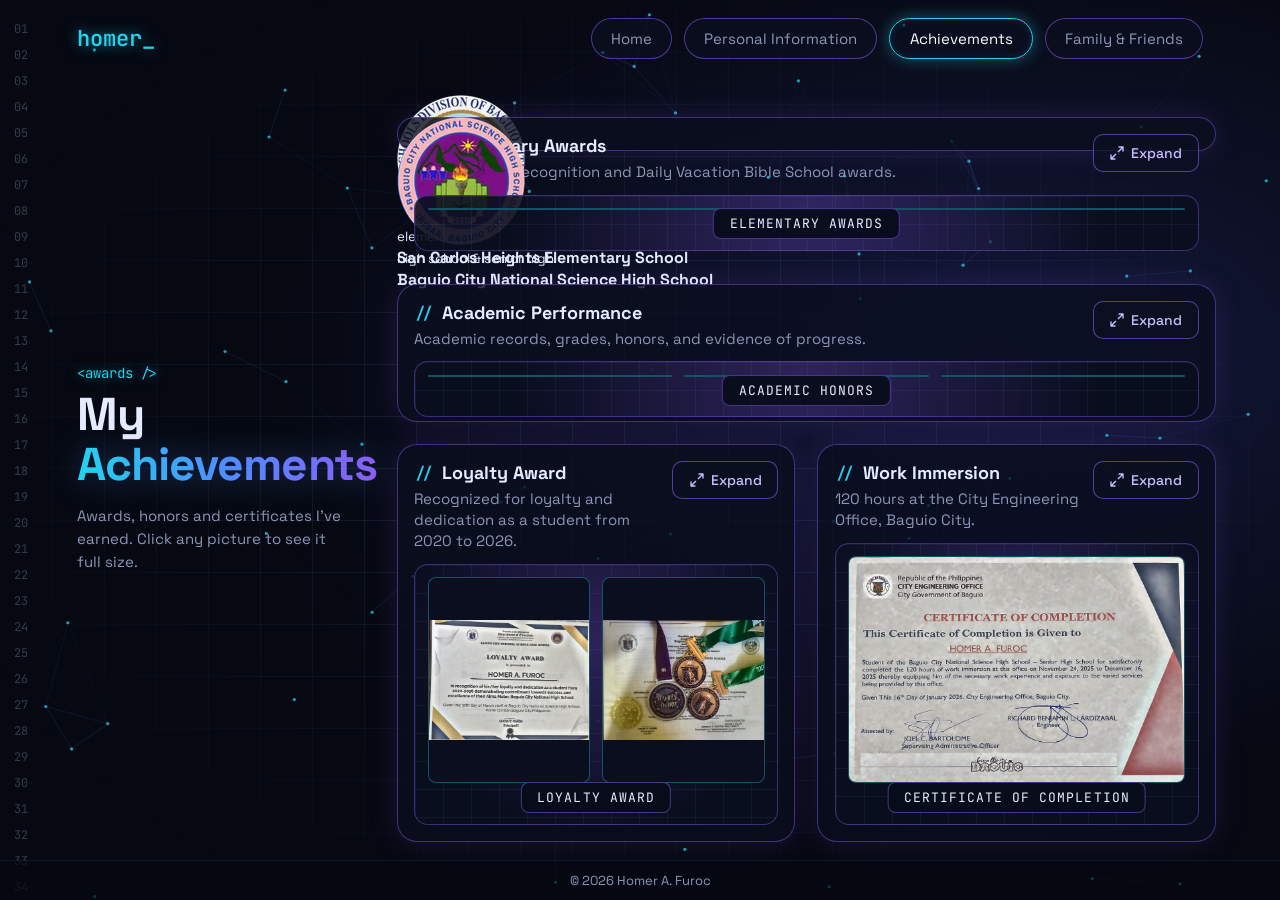
==== commit bc3d9959: "Rename achievements-side-by-side.html to achievements.html" ====
--- a/achievements.html
+++ b/achievements.html
@@ -27,33 +27,62 @@
     </nav>
   </header>
 
-  <main class="page">
-    <aside class="page-head">
+  <main class="page achievements-page">
+    <section class="page-head">
       <p class="code-tag">&lt;awards /&gt;</p>
       <h1>My <span class="grad">Achievements</span></h1>
       <p class="sub">Awards, honors and certificates I’ve earned. Click any picture to see it full size.</p>
-      <div class="schools" role="tablist" aria-label="Choose a school" aria-orientation="vertical">
-        <button class="school" type="button" role="tab" id="tab-elementary" aria-selected="false" aria-controls="panel-elementary" tabindex="-1">
+    </section>
+
+    <div class="page-body achievements-columns">
+      <section class="panel school-panel" aria-labelledby="elementary-title">
+        <header class="school-heading">
           <img src="images/logos/logo-elementary.png" alt="" width="128" height="128">
-          <span class="school-txt"><small>elementary</small><b>San Carlos Heights Elementary School</b></span>
-        </button>
-        <button class="school" type="button" role="tab" id="tab-highschool" aria-selected="true" aria-controls="panel-highschool">
+          <span class="school-txt">
+            <small>elementary</small>
+            <b id="elementary-title">San Carlos Heights Elementary School</b>
+          </span>
+        </header>
+
+        <section class="acard" data-gallery>
+          <div class="acard-head">
+            <div>
+              <h2 class="h"><i>//</i> Elementary Awards</h2>
+              <p class="desc">Kindergarten recognition and Daily Vacation Bible School awards.</p>
+            </div>
+            <button class="expand" type="button" data-open="0">
+              <svg viewBox="0 0 24 24" width="16" height="16" fill="none" stroke="currentColor" stroke-width="2" stroke-linecap="round" stroke-linejoin="round" aria-hidden="true"><path d="M15 3h6v6M9 21H3v-6M21 3l-7 7M3 21l7-7"/></svg>
+              Expand
+            </button>
+          </div>
+          <div class="frame cols-1">
+            <button class="shot" type="button" data-full="images/achievements/elementary-awards.jpg" data-cap="Kindergarten awards: a Best in Math medal from the Recognition Program, School Year 2013–2014, and Daily Vacation Bible School (DVBS 2013, SeaQuest) awards for Most Behave, Most Attentive and Outstanding Student, given April 27, 2013.">
+              <img src="images/achievements/elementary-awards.jpg" alt="Kindergarten Best in Math medal and DVBS 2013 SeaQuest awards for Most Behave, Most Attentive and Outstanding Student" loading="lazy">
+            </button>
+            <span class="cap-chip">Elementary awards</span>
+          </div>
+        </section>
+      </section>
+
+      <section class="panel school-panel" aria-labelledby="highschool-title">
+        <header class="school-heading">
           <img src="images/logos/logo-bcnshs.png" alt="" width="128" height="128">
-          <span class="school-txt"><small>high school &amp; senior high</small><b>Baguio City National Science High School</b></span>
-        </button>
-      </div>
-    </aside>
+          <span class="school-txt">
+            <small>high school &amp; senior high</small>
+            <b id="highschool-title">Baguio City National Science High School</b>
+          </span>
+        </header>
 
-    <div class="page-body">
-
-      <div class="panel" id="panel-highschool" role="tabpanel" aria-labelledby="tab-highschool">
         <section class="acard wide" data-gallery>
           <div class="acard-head">
             <div>
               <h2 class="h"><i>//</i> Academic Performance</h2>
               <p class="desc">Academic records, grades, honors, and evidence of progress.</p>
             </div>
-            <button class="expand" type="button" data-open="0"><svg viewBox="0 0 24 24" width="16" height="16" fill="none" stroke="currentColor" stroke-width="2" stroke-linecap="round" stroke-linejoin="round" aria-hidden="true"><path d="M15 3h6v6M9 21H3v-6M21 3l-7 7M3 21l7-7"/></svg>Expand</button>
+            <button class="expand" type="button" data-open="0">
+              <svg viewBox="0 0 24 24" width="16" height="16" fill="none" stroke="currentColor" stroke-width="2" stroke-linecap="round" stroke-linejoin="round" aria-hidden="true"><path d="M15 3h6v6M9 21H3v-6M21 3l-7 7M3 21l7-7"/></svg>
+              Expand
+            </button>
           </div>
           <div class="frame cols-3">
             <button class="shot" type="button" data-full="images/achievements/academic-excellence-cert.jpg" data-cap="Certificate of Academic Excellence: General Average of 95% (With High Honors), Second Grading Period, 2025–2026. Given November 7, 2025.">
@@ -76,7 +105,10 @@
                 <h2 class="h"><i>//</i> Loyalty Award</h2>
                 <p class="desc">Recognized for loyalty and dedication as a student from 2020 to 2026.</p>
               </div>
-              <button class="expand" type="button" data-open="0"><svg viewBox="0 0 24 24" width="16" height="16" fill="none" stroke="currentColor" stroke-width="2" stroke-linecap="round" stroke-linejoin="round" aria-hidden="true"><path d="M15 3h6v6M9 21H3v-6M21 3l-7 7M3 21l7-7"/></svg>Expand</button>
+              <button class="expand" type="button" data-open="0">
+                <svg viewBox="0 0 24 24" width="16" height="16" fill="none" stroke="currentColor" stroke-width="2" stroke-linecap="round" stroke-linejoin="round" aria-hidden="true"><path d="M15 3h6v6M9 21H3v-6M21 3l-7 7M3 21l7-7"/></svg>
+                Expand
+              </button>
             </div>
             <div class="frame cols-2">
               <button class="shot" type="button" data-full="images/achievements/loyalty-award.jpg" data-cap="Loyalty Award from Baguio City National Science High School, for loyalty and dedication as a student from 2020 to 2026. Given March 30, 2026.">
@@ -95,7 +127,10 @@
                 <h2 class="h"><i>//</i> Work Immersion</h2>
                 <p class="desc">120 hours at the City Engineering Office, Baguio City.</p>
               </div>
-              <button class="expand" type="button" data-open="0"><svg viewBox="0 0 24 24" width="16" height="16" fill="none" stroke="currentColor" stroke-width="2" stroke-linecap="round" stroke-linejoin="round" aria-hidden="true"><path d="M15 3h6v6M9 21H3v-6M21 3l-7 7M3 21l7-7"/></svg>Expand</button>
+              <button class="expand" type="button" data-open="0">
+                <svg viewBox="0 0 24 24" width="16" height="16" fill="none" stroke="currentColor" stroke-width="2" stroke-linecap="round" stroke-linejoin="round" aria-hidden="true"><path d="M15 3h6v6M9 21H3v-6M21 3l-7 7M3 21l7-7"/></svg>
+                Expand
+              </button>
             </div>
             <div class="frame cols-1">
               <button class="shot" type="button" data-full="images/achievements/certificate-completion.jpg" data-cap="Certificate of Completion: 120 hours of work immersion at the City Engineering Office, Baguio City, November 24 to December 16, 2025. Given January 16, 2026.">
@@ -105,32 +140,12 @@
             </div>
           </section>
         </div>
-      </div>
-
-      <div class="panel single" id="panel-elementary" role="tabpanel" aria-labelledby="tab-elementary" hidden>
-        <section class="acard" data-gallery>
-          <div class="acard-head">
-            <div>
-              <h2 class="h"><i>//</i> Elementary Awards</h2>
-              <p class="desc">Kindergarten recognition and Daily Vacation Bible School awards.</p>
-            </div>
-            <button class="expand" type="button" data-open="0"><svg viewBox="0 0 24 24" width="16" height="16" fill="none" stroke="currentColor" stroke-width="2" stroke-linecap="round" stroke-linejoin="round" aria-hidden="true"><path d="M15 3h6v6M9 21H3v-6M21 3l-7 7M3 21l7-7"/></svg>Expand</button>
-          </div>
-          <div class="frame cols-1">
-            <button class="shot" type="button" data-full="images/achievements/elementary-awards.jpg" data-cap="Kindergarten awards: a Best in Math medal from the Recognition Program, School Year 2013–2014, and Daily Vacation Bible School (DVBS 2013, SeaQuest) awards for Most Behave, Most Attentive and Outstanding Student, given April 27, 2013.">
-              <img src="images/achievements/elementary-awards.jpg" alt="Kindergarten Best in Math medal and DVBS 2013 SeaQuest awards for Most Behave, Most Attentive and Outstanding Student" loading="lazy">
-            </button>
-            <span class="cap-chip">Elementary awards</span>
-          </div>
-        </section>
-      </div>
-
+      </section>
     </div>
   </main>
 
   <footer class="foot">© 2026 Homer A. Furoc</footer>
   <script src="js/main.js"></script>
   <script src="js/gallery.js"></script>
-  <script src="js/schools.js"></script>
 </body>
 </html>
--- a/css/achievements.css
+++ b/css/achievements.css
@@ -1,7 +1,30 @@
 /* Achievements: cards share the screen height, pictures shrink to fit */
 .page{align-items:stretch}
 .page-head{align-self:center}
-.page-body{display:grid;grid-template-rows:minmax(0,1.05fr) minmax(0,1fr);gap:clamp(8px,1.8vw,22px);height:100%;min-height:0}
+.page-body{display:grid;grid-template-rows:minmax(0,1fr);height:100%;min-height:0;min-width:0}
+/* one panel per school; only the chosen school's panel shows */
+.panel{display:grid;grid-template-rows:minmax(0,1.05fr) minmax(0,1fr);gap:clamp(8px,1.8vw,22px);min-height:0;min-width:0}
+.panel.single{grid-template-rows:minmax(0,1fr)}
+.panel[hidden]{display:none}
+
+/* school boxes (logo + name) */
+.schools{display:flex;flex-direction:column;gap:clamp(6px,1.4vh,12px);margin-top:clamp(10px,2.8vh,26px)}
+.school{
+  display:flex;align-items:center;gap:clamp(8px,1vw,12px);width:100%;text-align:left;cursor:pointer;
+  padding:clamp(6px,1.3vh,12px) clamp(8px,1vw,14px);border-radius:14px;
+  font-family:var(--font);color:var(--text);
+  background:rgba(10,14,30,.8);border:1.5px solid rgba(139,92,246,.45);
+  transition:border-color .2s,box-shadow .2s,transform .2s,background .2s;
+}
+.school img{flex:none;display:block;width:clamp(34px,6.4vh,54px);height:auto;aspect-ratio:1;border-radius:50%}
+.school-txt{min-width:0;display:flex;flex-direction:column;gap:2px}
+.school small{font:clamp(9px,1.5vh,11px) var(--mono);color:#a99bff;letter-spacing:.04em}
+.school b{font-weight:600;font-size:clamp(11px,1.9vh,14.5px);line-height:1.25}
+.school:hover{border-color:var(--cyan);transform:translateY(-2px);box-shadow:0 0 18px rgba(34,211,238,.35)}
+.school[aria-selected="true"]{
+  border-color:var(--cyan);background:rgba(14,22,48,.92);
+  box-shadow:0 0 18px rgba(34,211,238,.4),inset 0 0 12px rgba(34,211,238,.12);
+}
 .acards{display:grid;grid-template-columns:1fr 1fr;gap:clamp(8px,1.8vw,22px);min-height:0}
 .acard{
   display:flex;flex-direction:column;min-height:0;min-width:0;
@@ -69,7 +92,13 @@
 /* phones and narrow windows: three cards stacked, each sharing the height */
 @media (max-width:900px){
   .page{align-items:stretch;grid-template-rows:auto minmax(0,1fr)}
-  .page-body{grid-template-rows:repeat(3,minmax(0,1fr))}
+  .panel{grid-template-rows:repeat(3,minmax(0,1fr))}
+  .panel.single{grid-template-rows:minmax(0,1fr)}
+  .schools{flex-direction:row;gap:6px;margin-top:clamp(4px,1dvh,10px)}
+  .school{flex:1;min-width:0;padding:5px 7px;gap:6px;border-radius:12px}
+  .school img{width:clamp(26px,4.4dvh,36px)}
+  .school small{display:none}
+  .school b{font-size:clamp(9px,2.6vw,12px);line-height:1.2}
   .acards{display:contents}
   .desc{display:none}
   .acard-head{margin-bottom:6px}
@@ -80,3 +109,23 @@
   .lb-nav{width:38px;height:38px;font-size:22px;margin-top:-19px}
   .lb-prev{left:4px}.lb-next{right:4px}
 }
+
+/* phones held sideways: keep heading + school boxes on the left, cards on the right (the stacked layout leaves the pictures far too small) */
+@media (max-height:520px) and (orientation:landscape){
+  .page{grid-template-columns:clamp(150px,27vw,210px) minmax(0,1fr);grid-template-rows:minmax(0,1fr);align-items:stretch;
+        gap:clamp(10px,2.4vw,22px);padding:4px clamp(14px,3vw,36px) 4px clamp(40px,6vw,64px)}
+  .page-head{align-self:center}
+  .page-head h1{font-size:clamp(18px,6vh,26px)}
+  .code-tag{margin-bottom:2px}
+  .schools{flex-direction:column;gap:6px;margin-top:8px}
+  .school{padding:5px 8px;gap:8px}
+  .school img{width:clamp(26px,9vh,36px)}
+  .school small{display:none}
+  .school b{font-size:clamp(9px,2.7vh,11px)}
+  .panel{grid-template-rows:minmax(0,1fr) minmax(0,1fr)}
+  .panel.single{grid-template-rows:minmax(0,1fr)}
+  .acards{display:grid}
+  .desc{display:none}
+  .acard{padding:6px 8px;border-radius:12px}
+  .acard-head{margin-bottom:4px}
+}
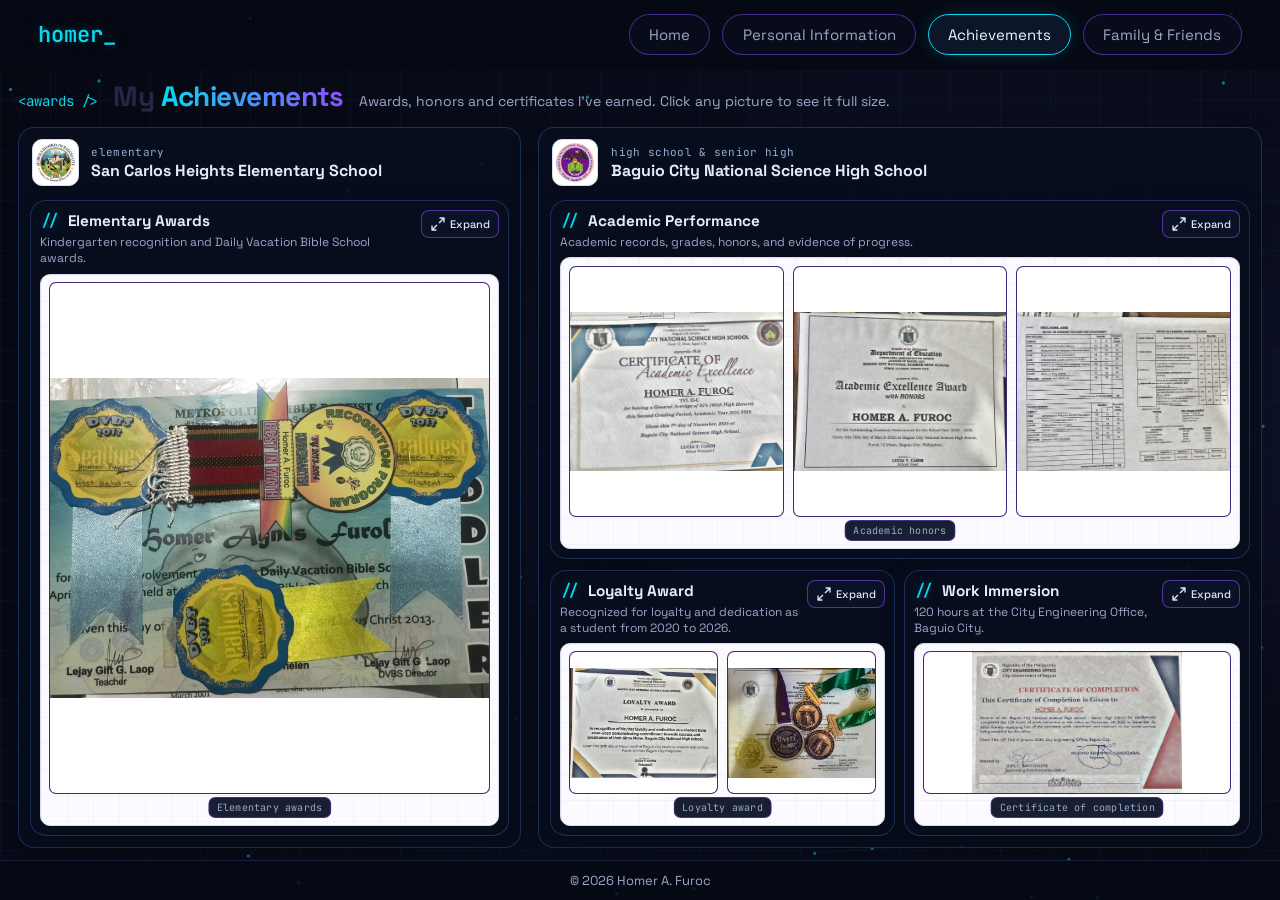
==== commit 984b265c: "Rename achievements-side-by-side-neon-theme.html to achievements.html" ====
--- a/achievements.html
+++ b/achievements.html
@@ -10,6 +10,133 @@
   <link rel="stylesheet" href="css/style.css">
   <link rel="stylesheet" href="css/pages.css">
   <link rel="stylesheet" href="css/achievements.css">
+
+<style id="reference-neon-theme">
+  :root {
+    color-scheme: dark;
+    --bg: #070a14;
+    --bg-dark: #050811;
+    --panel: #0b1022;
+    --panel-2: #10162b;
+    --cyan: #08d9ef;
+    --purple: #8b50ff;
+    --text: #e5eaff;
+    --muted: #9ba8c8;
+    --border: rgba(83, 112, 190, .34);
+    --glow-cyan: rgba(8, 217, 239, .22);
+    --glow-purple: rgba(139, 80, 255, .18);
+  }
+
+  html, body {
+    background: #070a14 !important;
+    color: #e5eaff !important;
+  }
+
+  body {
+    background:
+      radial-gradient(ellipse at 78% 48%, rgba(35, 42, 105, .28), transparent 52%),
+      linear-gradient(115deg, #060912 0%, #090d1d 58%, #080b17 100%) !important;
+  }
+
+  #net, .grid-bg, .scanline, .gutter {
+    opacity: .72;
+  }
+
+  .grid-bg {
+    background-image:
+      linear-gradient(rgba(70, 99, 160, .10) 1px, transparent 1px),
+      linear-gradient(90deg, rgba(70, 99, 160, .10) 1px, transparent 1px) !important;
+    background-size: 50px 50px !important;
+  }
+
+  .topbar {
+    background: rgba(6, 9, 19, .82) !important;
+    border-color: rgba(78, 103, 170, .25) !important;
+  }
+
+  .logo, .logo span, .code-tag, .h i, .school-heading small {
+    color: #08d9ef !important;
+    text-shadow: 0 0 12px rgba(8, 217, 239, .25);
+  }
+
+  nav a, .pill {
+    color: #9ba8c8 !important;
+    border: 1px solid rgba(139, 80, 255, .48) !important;
+    background: rgba(10, 14, 30, .7) !important;
+  }
+
+  nav a:hover, .pill:hover, nav a.active, .pill.active {
+    color: #f1f4ff !important;
+    border-color: #08d9ef !important;
+    background: rgba(12, 24, 43, .92) !important;
+    box-shadow: 0 0 16px rgba(8, 217, 239, .16) !important;
+  }
+
+  h1, h2, h3, .school-txt b, .acard, .panel {
+    color: #e5eaff;
+  }
+
+  h1 .grad, .grad {
+    background: linear-gradient(90deg, #08d9ef, #8b50ff) !important;
+    -webkit-background-clip: text !important;
+    background-clip: text !important;
+    color: transparent !important;
+  }
+
+  .sub, .desc, .school-txt small, .cap-chip, .foot {
+    color: #9ba8c8 !important;
+  }
+
+  .panel, .school-panel, .acard {
+    background: rgba(9, 14, 30, .88) !important;
+    border: 1px solid rgba(64, 104, 178, .38) !important;
+    box-shadow: 0 10px 28px rgba(0, 0, 0, .22) !important;
+  }
+
+  .school-heading, .acard-head {
+    border-color: rgba(82, 105, 169, .28) !important;
+  }
+
+  .acard, .panel, .school-panel {
+    border-radius: 16px !important;
+  }
+
+  .h, .acard h2 {
+    color: #e5eaff !important;
+  }
+
+  .shot {
+    background: #0c1227 !important;
+    border: 1px solid rgba(139, 80, 255, .38) !important;
+  }
+
+  .shot:hover, .expand:hover {
+    border-color: #08d9ef !important;
+    box-shadow: 0 0 18px rgba(8, 217, 239, .15) !important;
+  }
+
+  .expand, button.expand {
+    color: #dce5ff !important;
+    background: rgba(13, 19, 39, .95) !important;
+    border: 1px solid rgba(139, 80, 255, .55) !important;
+  }
+
+  .cap-chip {
+    background: rgba(16, 22, 43, .96) !important;
+    border: 1px solid rgba(139, 80, 255, .38) !important;
+  }
+
+  .foot {
+    background: rgba(6, 9, 19, .8) !important;
+    border-color: rgba(78, 103, 170, .25) !important;
+  }
+
+  a:focus-visible, button:focus-visible {
+    outline: 2px solid #08d9ef !important;
+    outline-offset: 3px;
+  }
+</style>
+
 </head>
 <body>
   <canvas id="net" aria-hidden="true"></canvas>
--- a/css/achievements.css
+++ b/css/achievements.css
@@ -1,131 +1,345 @@
-/* Achievements: cards share the screen height, pictures shrink to fit */
-.page{align-items:stretch}
-.page-head{align-self:center}
-.page-body{display:grid;grid-template-rows:minmax(0,1fr);height:100%;min-height:0;min-width:0}
-/* one panel per school; only the chosen school's panel shows */
-.panel{display:grid;grid-template-rows:minmax(0,1.05fr) minmax(0,1fr);gap:clamp(8px,1.8vw,22px);min-height:0;min-width:0}
-.panel.single{grid-template-rows:minmax(0,1fr)}
-.panel[hidden]{display:none}
-
-/* school boxes (logo + name) */
-.schools{display:flex;flex-direction:column;gap:clamp(6px,1.4vh,12px);margin-top:clamp(10px,2.8vh,26px)}
-.school{
-  display:flex;align-items:center;gap:clamp(8px,1vw,12px);width:100%;text-align:left;cursor:pointer;
-  padding:clamp(6px,1.3vh,12px) clamp(8px,1vw,14px);border-radius:14px;
-  font-family:var(--font);color:var(--text);
-  background:rgba(10,14,30,.8);border:1.5px solid rgba(139,92,246,.45);
-  transition:border-color .2s,box-shadow .2s,transform .2s,background .2s;
-}
-.school img{flex:none;display:block;width:clamp(34px,6.4vh,54px);height:auto;aspect-ratio:1;border-radius:50%}
-.school-txt{min-width:0;display:flex;flex-direction:column;gap:2px}
-.school small{font:clamp(9px,1.5vh,11px) var(--mono);color:#a99bff;letter-spacing:.04em}
-.school b{font-weight:600;font-size:clamp(11px,1.9vh,14.5px);line-height:1.25}
-.school:hover{border-color:var(--cyan);transform:translateY(-2px);box-shadow:0 0 18px rgba(34,211,238,.35)}
-.school[aria-selected="true"]{
-  border-color:var(--cyan);background:rgba(14,22,48,.92);
-  box-shadow:0 0 18px rgba(34,211,238,.4),inset 0 0 12px rgba(34,211,238,.12);
-}
-.acards{display:grid;grid-template-columns:1fr 1fr;gap:clamp(8px,1.8vw,22px);min-height:0}
-.acard{
-  display:flex;flex-direction:column;min-height:0;min-width:0;
-  padding:clamp(8px,1.8vh,22px);border-radius:20px;
-  background:rgba(10,14,30,.8);border:1.5px solid rgba(139,92,246,.45);
-  box-shadow:0 0 30px rgba(139,92,246,.15);
-}
-.acard-head{flex:none;display:flex;justify-content:space-between;align-items:flex-start;gap:12px;margin-bottom:clamp(6px,1.4vh,16px)}
-.acard-head .h{margin-bottom:4px}
-.desc{color:var(--muted);font-size:clamp(11px,1.8vh,15px);line-height:1.4}
-.expand{
-  flex:none;display:inline-flex;align-items:center;gap:6px;cursor:pointer;
-  font:500 clamp(11px,1.8vh,14px) var(--font);color:#c9bfff;padding:clamp(5px,1.1vh,9px) clamp(9px,1.2vw,16px);border-radius:10px;
-  background:rgba(12,16,34,.7);border:1.5px solid rgba(139,92,246,.6);
-  transition:color .2s,border-color .2s,box-shadow .2s;
-}
-.expand:hover{color:#fff;border-color:var(--cyan);box-shadow:0 0 16px rgba(34,211,238,.4)}
-
-.frame{
-  position:relative;flex:1;min-height:0;display:grid;grid-template-rows:minmax(0,1fr);
-  gap:clamp(6px,1vw,12px);padding:clamp(6px,1.4vh,16px) clamp(6px,1.4vh,16px) clamp(26px,4.6vh,48px);border-radius:14px;
-  border:1px solid rgba(139,92,246,.4);
+/* Achievements page: light, side-by-side school gallery inspired by the supplied reference */
+html, body { height:100%; }
+body {
   background:
-    linear-gradient(rgba(120,160,255,.08) 1px,transparent 1px) 0 0/28px 28px,
-    linear-gradient(90deg,rgba(120,160,255,.08) 1px,transparent 1px) 0 0/28px 28px,
-    radial-gradient(circle at 50% 30%,rgba(139,92,246,.28),rgba(10,14,30,.9) 75%);
-}
-.cols-3{grid-template-columns:repeat(3,minmax(0,1fr))}
-.cols-2{grid-template-columns:repeat(2,minmax(0,1fr))}
-.cols-1{grid-template-columns:minmax(0,1fr)}
-.shot{
-  padding:0;cursor:zoom-in;overflow:hidden;border-radius:8px;display:block;height:100%;min-height:0;
-  border:1px solid rgba(34,211,238,.35);background:#0a0e1e;
-  transition:transform .2s,box-shadow .2s,border-color .2s;
-}
-.shot img{width:100%;height:100%;object-fit:contain;display:block}
-.shot:hover{transform:translateY(-3px);border-color:var(--cyan);box-shadow:0 0 22px rgba(34,211,238,.45)}
-.cap-chip{
-  position:absolute;left:50%;bottom:clamp(5px,1.2vh,12px);transform:translateX(-50%);white-space:nowrap;
-  font:clamp(9px,1.6vh,13px) var(--mono);letter-spacing:.08em;text-transform:uppercase;color:#e6ecff;
-  padding:clamp(3px,.8vh,6px) clamp(8px,1.2vw,16px);border-radius:8px;background:rgba(8,12,26,.92);border:1px solid rgba(139,92,246,.5);
-}
-
-/* lightbox */
-html.lb-open{overflow:hidden}
-.lb{
-  position:fixed;inset:0;z-index:100;display:grid;place-items:center;padding:56px 70px;
-  background:rgba(4,6,14,.93);backdrop-filter:blur(6px);
-}
-.lb[hidden]{display:none}
-.lb figure{max-width:100%;display:flex;flex-direction:column;align-items:center;gap:14px}
-.lb img{max-width:100%;max-height:78vh;border-radius:10px;border:1px solid rgba(34,211,238,.5);box-shadow:0 0 50px rgba(79,140,255,.4)}
-.lb figcaption{max-width:70ch;text-align:center;color:#c3cbe6;font-size:15px;line-height:1.55}
-.lb-close,.lb-nav{
-  position:absolute;cursor:pointer;color:#fff;font-size:28px;line-height:1;
-  width:46px;height:46px;border-radius:50%;background:rgba(12,16,34,.85);border:1.5px solid rgba(139,92,246,.6);
-  transition:border-color .2s,box-shadow .2s;
-}
-.lb-close:hover,.lb-nav:hover{border-color:var(--cyan);box-shadow:0 0 16px rgba(34,211,238,.45)}
-.lb-close{top:18px;right:18px}
-.lb-nav{top:50%;margin-top:-23px}
-.lb-prev{left:14px}.lb-next{right:14px}
-.lb-count{position:absolute;top:28px;left:50%;transform:translateX(-50%);font:13px var(--mono);color:var(--muted)}
-
-/* phones and narrow windows: three cards stacked, each sharing the height */
-@media (max-width:900px){
-  .page{align-items:stretch;grid-template-rows:auto minmax(0,1fr)}
-  .panel{grid-template-rows:repeat(3,minmax(0,1fr))}
-  .panel.single{grid-template-rows:minmax(0,1fr)}
-  .schools{flex-direction:row;gap:6px;margin-top:clamp(4px,1dvh,10px)}
-  .school{flex:1;min-width:0;padding:5px 7px;gap:6px;border-radius:12px}
-  .school img{width:clamp(26px,4.4dvh,36px)}
-  .school small{display:none}
-  .school b{font-size:clamp(9px,2.6vw,12px);line-height:1.2}
-  .acards{display:contents}
-  .desc{display:none}
-  .acard-head{margin-bottom:6px}
-  .acard{padding:8px 10px;border-radius:14px}
-  .lb{padding:64px 12px}
-  .lb img{max-height:70vh}
-  .lb figcaption{font-size:13px}
-  .lb-nav{width:38px;height:38px;font-size:22px;margin-top:-19px}
-  .lb-prev{left:4px}.lb-next{right:4px}
-}
-
-/* phones held sideways: keep heading + school boxes on the left, cards on the right (the stacked layout leaves the pictures far too small) */
-@media (max-height:520px) and (orientation:landscape){
-  .page{grid-template-columns:clamp(150px,27vw,210px) minmax(0,1fr);grid-template-rows:minmax(0,1fr);align-items:stretch;
-        gap:clamp(10px,2.4vw,22px);padding:4px clamp(14px,3vw,36px) 4px clamp(40px,6vw,64px)}
-  .page-head{align-self:center}
-  .page-head h1{font-size:clamp(18px,6vh,26px)}
-  .code-tag{margin-bottom:2px}
-  .schools{flex-direction:column;gap:6px;margin-top:8px}
-  .school{padding:5px 8px;gap:8px}
-  .school img{width:clamp(26px,9vh,36px)}
-  .school small{display:none}
-  .school b{font-size:clamp(9px,2.7vh,11px)}
-  .panel{grid-template-rows:minmax(0,1fr) minmax(0,1fr)}
-  .panel.single{grid-template-rows:minmax(0,1fr)}
-  .acards{display:grid}
-  .desc{display:none}
-  .acard{padding:6px 8px;border-radius:12px}
-  .acard-head{margin-bottom:4px}
-}
+    radial-gradient(ellipse at 78% 8%, rgba(190,177,255,.28), transparent 42%),
+    linear-gradient(135deg,#f7f8ff 0%,#eef0ff 55%,#f8f7ff 100%);
+  color:#20233d;
+}
+#net { opacity:.10; }
+.grid-bg {
+  background-image:
+    linear-gradient(rgba(112,119,190,.07) 1px,transparent 1px),
+    linear-gradient(90deg,rgba(112,119,190,.07) 1px,transparent 1px);
+  background-size:56px 56px;
+  mask-image:none;
+  -webkit-mask-image:none;
+}
+.scanline { display:none; }
+.gutter { display:none; }
+
+/* Keep the existing navigation, but restyle it to suit the pale gallery */
+.topbar {
+  padding:clamp(8px,1.6vh,16px) clamp(16px,3vw,42px);
+}
+.logo { color:#6557e8; text-shadow:none; }
+.pill {
+  color:#5e6382;
+  background:rgba(255,255,255,.72);
+  border-color:#d6d9ef;
+}
+.pill:hover,.pill.active {
+  color:#5145d6;
+  border-color:#aaa3f5;
+  box-shadow:0 3px 12px rgba(111,99,220,.13);
+}
+.pill.active { background:#fff; }
+
+/* Page heading spans the gallery width */
+.achievements-page {
+  width:100%;
+  max-width:1600px;
+  margin:0 auto;
+  padding:clamp(8px,1.4vh,16px) clamp(12px,1.4vw,22px);
+  display:grid;
+  grid-template-columns:minmax(0,1fr);
+  grid-template-rows:auto minmax(0,1fr);
+  gap:clamp(8px,1.5vh,16px);
+  align-items:stretch;
+}
+.achievements-page .page-head {
+  display:flex;
+  align-items:baseline;
+  flex-wrap:wrap;
+  gap:clamp(8px,1.2vw,18px);
+  align-self:auto;
+}
+.achievements-page .code-tag {
+  color:#6b5cff;
+  margin:0;
+  text-shadow:none;
+}
+.achievements-page .page-head h1 {
+  color:#252746;
+  font-size:clamp(23px,3.1vh,36px);
+}
+.achievements-page .grad {
+  background:linear-gradient(90deg,#7164ff,#4778f4,#9a6cf0);
+  -webkit-background-clip:text;
+  background-clip:text;
+  color:transparent;
+  filter:none;
+}
+.achievements-page .sub {
+  color:#68708f;
+  margin:0;
+  font-size:clamp(11px,1.6vh,14px);
+}
+.achievements-columns {
+  display:grid;
+  grid-template-columns:minmax(0,.82fr) minmax(0,1.18fr);
+  gap:clamp(10px,1.3vw,20px);
+  min-height:0;
+  height:100%;
+  align-items:stretch;
+}
+
+/* One outlined school column */
+.school-panel {
+  display:flex;
+  flex-direction:column;
+  min-width:0;
+  min-height:0;
+  gap:clamp(7px,1.2vh,12px);
+  padding:clamp(9px,1.2vh,14px);
+  border:1px solid #d4d8ed;
+  border-radius:17px;
+  background:rgba(255,255,255,.62);
+  box-shadow:0 5px 18px rgba(65,73,130,.07);
+}
+.school-heading {
+  display:flex;
+  align-items:center;
+  gap:clamp(8px,1vw,13px);
+  flex:none;
+  min-width:0;
+  padding:1px 2px 3px;
+}
+.school-heading img {
+  flex:none;
+  display:block;
+  width:clamp(34px,5.2vh,48px);
+  height:clamp(34px,5.2vh,48px);
+  object-fit:contain;
+  border:1px solid #d9dcef;
+  border-radius:10px;
+  background:#fff;
+  padding:3px;
+}
+.school-txt {
+  min-width:0;
+  display:flex;
+  flex-direction:column;
+  gap:2px;
+}
+.school-txt small {
+  color:#6d5cff;
+  font:clamp(9px,1.3vh,11px) var(--mono);
+  letter-spacing:.03em;
+}
+.school-txt b {
+  color:#252743;
+  font-size:clamp(12px,1.8vh,16px);
+  line-height:1.2;
+}
+
+/* Achievement cards */
+.acard {
+  display:flex;
+  flex-direction:column;
+  flex:1 1 0;
+  min-width:0;
+  min-height:0;
+  padding:clamp(7px,1vh,11px);
+  border:1px solid #d4d8ed;
+  border-radius:13px;
+  background:rgba(255,255,255,.9);
+  box-shadow:0 3px 10px rgba(57,66,120,.06);
+}
+.acard-head {
+  display:flex;
+  flex:none;
+  align-items:flex-start;
+  justify-content:space-between;
+  gap:8px;
+  margin-bottom:clamp(5px,.8vh,9px);
+}
+.acard-head .h {
+  color:#252743;
+  font-size:clamp(12px,1.7vh,16px);
+  margin:0 0 3px;
+}
+.acard-head .h i { color:#7566ee; }
+.desc {
+  color:#747b98;
+  font-size:clamp(9px,1.35vh,12px);
+  line-height:1.35;
+}
+.expand {
+  display:inline-flex;
+  flex:none;
+  align-items:center;
+  gap:4px;
+  padding:5px 8px;
+  border:1px solid #d8d9ef;
+  border-radius:8px;
+  background:#f8f8ff;
+  color:#6659df;
+  font:500 clamp(9px,1.3vh,11px) var(--font);
+  cursor:pointer;
+}
+.expand:hover {
+  border-color:#9d93f0;
+  background:#f0efff;
+  box-shadow:0 2px 8px rgba(112,99,220,.12);
+}
+.frame {
+  position:relative;
+  display:grid;
+  grid-template-rows:minmax(0,1fr);
+  flex:1;
+  min-height:0;
+  gap:clamp(5px,.7vw,9px);
+  padding:clamp(5px,.8vh,9px) clamp(5px,.7vw,8px) clamp(24px,3.4vh,36px);
+  border:1px solid #d8dcef;
+  border-radius:10px;
+  background:
+    linear-gradient(rgba(123,133,195,.055) 1px,transparent 1px) 0 0/26px 26px,
+    linear-gradient(90deg,rgba(123,133,195,.055) 1px,transparent 1px) 0 0/26px 26px,
+    #fbfbff;
+}
+.cols-3 { grid-template-columns:repeat(3,minmax(0,1fr)); }
+.cols-2 { grid-template-columns:repeat(2,minmax(0,1fr)); }
+.cols-1 { grid-template-columns:minmax(0,1fr); }
+.shot {
+  display:block;
+  height:100%;
+  min-height:0;
+  overflow:hidden;
+  padding:0;
+  border:1px solid #d8dcef;
+  border-radius:7px;
+  background:#fff;
+  cursor:zoom-in;
+  transition:transform .18s,border-color .18s,box-shadow .18s;
+}
+.shot img {
+  display:block;
+  width:100%;
+  height:100%;
+  object-fit:contain;
+  background:#fff;
+}
+.shot:hover {
+  transform:translateY(-2px);
+  border-color:#aaa0f2;
+  box-shadow:0 4px 12px rgba(105,93,210,.15);
+}
+.cap-chip {
+  position:absolute;
+  left:50%;
+  bottom:clamp(4px,.8vh,8px);
+  transform:translateX(-50%);
+  max-width:calc(100% - 16px);
+  overflow:hidden;
+  text-overflow:ellipsis;
+  white-space:nowrap;
+  padding:3px 8px;
+  border:1px solid #e0def8;
+  border-radius:7px;
+  background:#f4f2ff;
+  color:#6659df;
+  font:clamp(8px,1.2vh,10px) var(--mono);
+  letter-spacing:.02em;
+}
+.acards {
+  display:grid;
+  grid-template-columns:repeat(2,minmax(0,1fr));
+  gap:clamp(7px,1vh,11px);
+  flex:1;
+  min-height:0;
+}
+.school-panel > .acard { min-height:0; }
+.school-panel > .acard .frame { min-height:150px; }
+.school-panel > .acard.wide { flex:1.12 1 0; }
+.school-panel > .acards { flex:.88 1 0; }
+.school-panel > .acards .acard { min-height:0; }
+.school-panel > .acards .frame { min-height:0; }
+
+/* Lightbox remains compatible with the existing gallery script */
+html.lb-open { overflow:hidden; }
+.lb {
+  position:fixed;
+  inset:0;
+  z-index:100;
+  display:grid;
+  place-items:center;
+  padding:56px 70px;
+  background:rgba(24,27,52,.91);
+  backdrop-filter:blur(6px);
+}
+.lb[hidden] { display:none; }
+.lb figure { max-width:100%;display:flex;flex-direction:column;align-items:center;gap:14px; }
+.lb img {
+  max-width:100%;
+  max-height:78vh;
+  border-radius:10px;
+  border:1px solid rgba(210,207,255,.8);
+  box-shadow:0 10px 45px rgba(0,0,0,.25);
+}
+.lb figcaption { max-width:70ch;text-align:center;color:#f0efff;font-size:14px;line-height:1.55; }
+.lb-close,.lb-nav {
+  position:absolute;
+  cursor:pointer;
+  color:#fff;
+  font-size:28px;
+  line-height:1;
+  width:46px;
+  height:46px;
+  border-radius:50%;
+  background:rgba(39,40,73,.88);
+  border:1px solid rgba(220,216,255,.5);
+}
+.lb-close { top:18px;right:18px; }
+.lb-nav { top:50%;margin-top:-23px; }
+.lb-prev { left:14px; }
+.lb-next { right:14px; }
+.lb-count { position:absolute;top:28px;left:50%;transform:translateX(-50%);font:13px var(--mono);color:#eeedff; }
+.foot {
+  color:#747b98;
+  border-top:1px solid #dfe1f0;
+  background:rgba(255,255,255,.45);
+}
+
+/* Tablet and mobile: retain both schools, stacked vertically for readable images */
+@media (max-width:900px) {
+  html,body { height:auto;min-height:100%;overflow-x:hidden;overflow-y:auto; }
+  body { min-height:100dvh;height:auto; }
+  .topbar { justify-content:center; }
+  .achievements-page {
+    flex:none;
+    min-height:0;
+    grid-template-rows:auto auto;
+    padding:10px 12px 18px;
+  }
+  .achievements-page .page-head { gap:6px 12px; }
+  .achievements-page .sub { flex-basis:100%; }
+  .achievements-columns {
+    grid-template-columns:minmax(0,1fr);
+    height:auto;
+  }
+  .school-panel { min-height:360px; }
+  .school-panel > .acard { min-height:260px; }
+  .school-panel > .acards { min-height:240px; }
+  .school-panel > .acards .acard { min-height:220px; }
+  .desc { display:block; }
+}
+@media (max-width:560px) {
+  .topbar { gap:8px; }
+  nav { justify-content:center;gap:5px; }
+  .pill { padding:6px 9px;font-size:10px; }
+  .achievements-page .page-head h1 { font-size:25px; }
+  .school-panel { padding:8px;min-height:320px; }
+  .school-panel > .acard { min-height:240px; }
+  .acards { grid-template-columns:minmax(0,1fr); }
+  .school-panel > .acards .acard { min-height:210px; }
+  .acard-head .h { font-size:13px; }
+  .desc { font-size:10px; }
+  .expand { padding:4px 6px; }
+  .lb { padding:64px 12px; }
+  .lb img { max-height:70vh; }
+  .lb figcaption { font-size:12px; }
+  .lb-nav { width:38px;height:38px;font-size:22px;margin-top:-19px; }
+  .lb-prev { left:4px; }
+  .lb-next { right:4px; }
+}
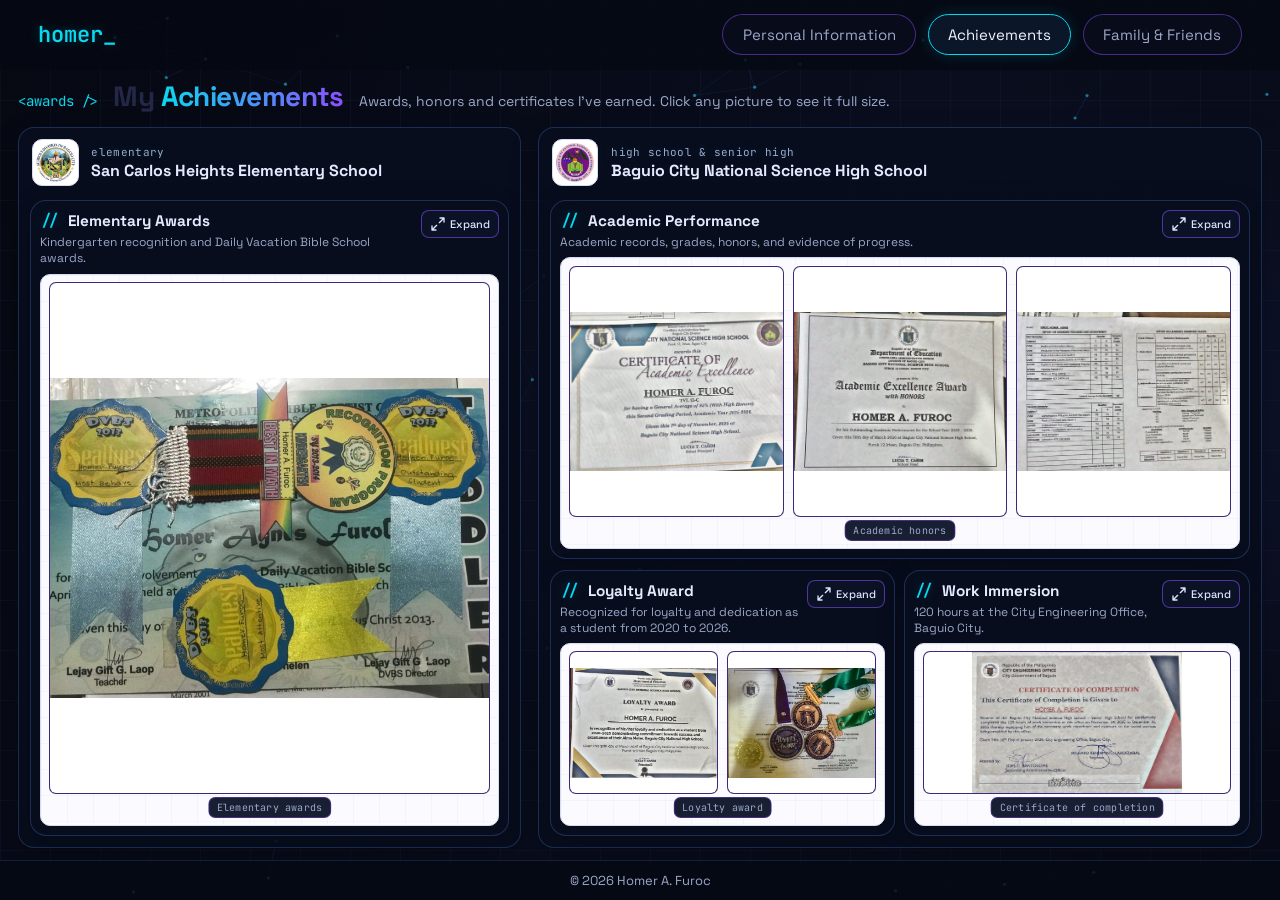
==== commit 498c3521: "Rename achievements_updated.html to achievements.html" ====
--- a/achievements.html
+++ b/achievements.html
@@ -147,7 +147,6 @@
   <header class="topbar">
     <a class="logo" href="index.html" aria-label="Homer Furoc home">homer<span class="cursor">_</span></a>
     <nav aria-label="Main">
-      <a class="pill" href="index.html">Home</a>
       <a class="pill" href="personal-info.html">Personal Information</a>
       <a class="pill active" href="achievements.html" aria-current="page">Achievements</a>
       <a class="pill" href="family-friends.html">Family &amp; Friends</a>
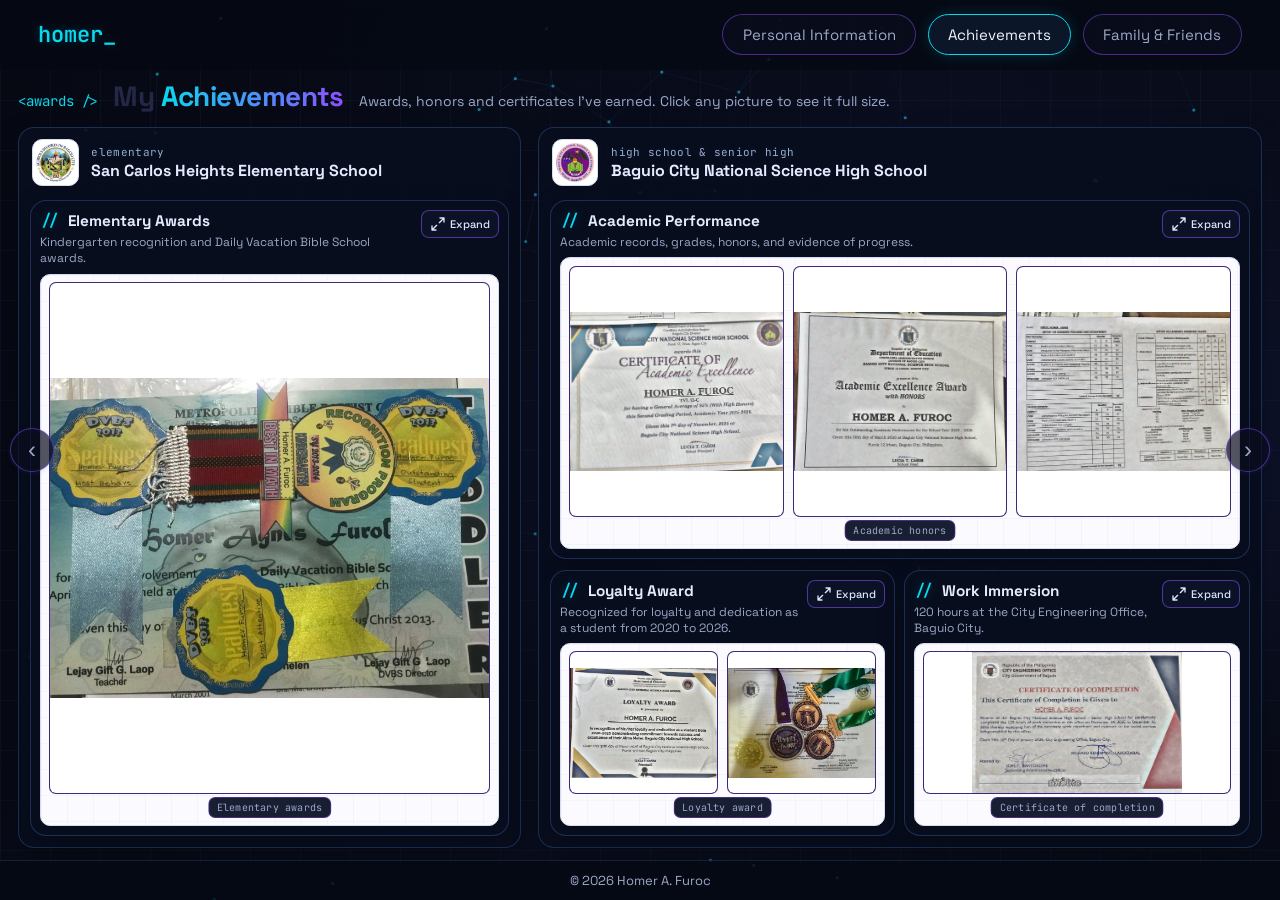
==== commit 10a40818: "Rename achievements_arrows (1).html to achievements.html" ====
--- a/achievements.html
+++ b/achievements.html
@@ -270,6 +270,83 @@
     </div>
   </main>
 
+
+  <style id="page-arrow-navigation">
+    .page-arrow-nav {
+      position: fixed;
+      top: 50%;
+      left: 10px;
+      right: 10px;
+      width: auto;
+      margin: 0;
+      display: flex;
+      align-items: center;
+      justify-content: space-between;
+      gap: 12px;
+      z-index: 1000;
+      pointer-events: none;
+      transform: translateY(-50%);
+    }
+    .page-arrow-nav > * {
+      pointer-events: auto;
+    }
+    .page-arrow-nav a,
+    .page-arrow-nav .arrow-disabled {
+      box-sizing: border-box;
+      display: inline-flex;
+      align-items: center;
+      justify-content: center;
+      width: 44px;
+      height: 44px;
+      min-width: 44px;
+      min-height: 44px;
+      padding: 0;
+      border: 2px solid #526dff;
+      border-radius: 50%;
+      background: #ffffff;
+      color: #17213f;
+      text-decoration: none;
+      font: 500 22px/1 Arial, sans-serif;
+      box-shadow: 0 1px 5px rgba(55, 75, 160, .16);
+      transition: background .2s ease, box-shadow .2s ease, transform .2s ease;
+    }
+    .page-arrow-nav a:hover {
+      background: #f3f5ff;
+      box-shadow: 0 2px 9px rgba(55, 75, 160, .24);
+      transform: scale(1.05);
+    }
+    .page-arrow-nav .arrow-icon {
+      font-size: 24px;
+      line-height: 1;
+    }
+    .page-arrow-nav > a > span:not(.arrow-icon),
+    .page-arrow-nav > .arrow-disabled > span:not(.arrow-icon) {
+      display: none;
+    }
+    .page-arrow-nav .arrow-disabled {
+      opacity: .3;
+      cursor: not-allowed;
+    }
+    @media (max-width: 480px) {
+      .page-arrow-nav {
+        left: 8px;
+        right: 8px;
+      }
+      .page-arrow-nav a,
+      .page-arrow-nav .arrow-disabled {
+        width: 40px;
+        height: 40px;
+        min-width: 40px;
+        min-height: 40px;
+      }
+    }
+  </style>
+
+  <nav class="page-arrow-nav" aria-label="Page navigation">
+    <a href="personal-info.html" aria-label="Go to previous page" rel="prev"><span class="arrow-icon" aria-hidden="true">‹</span><span>Back</span></a>
+    <a href="family-friends.html" aria-label="Go to next page" rel="next"><span>Next</span><span class="arrow-icon" aria-hidden="true">›</span></a>
+  </nav>
+
   <footer class="foot">© 2026 Homer A. Furoc</footer>
   <script src="js/main.js"></script>
   <script src="js/gallery.js"></script>
